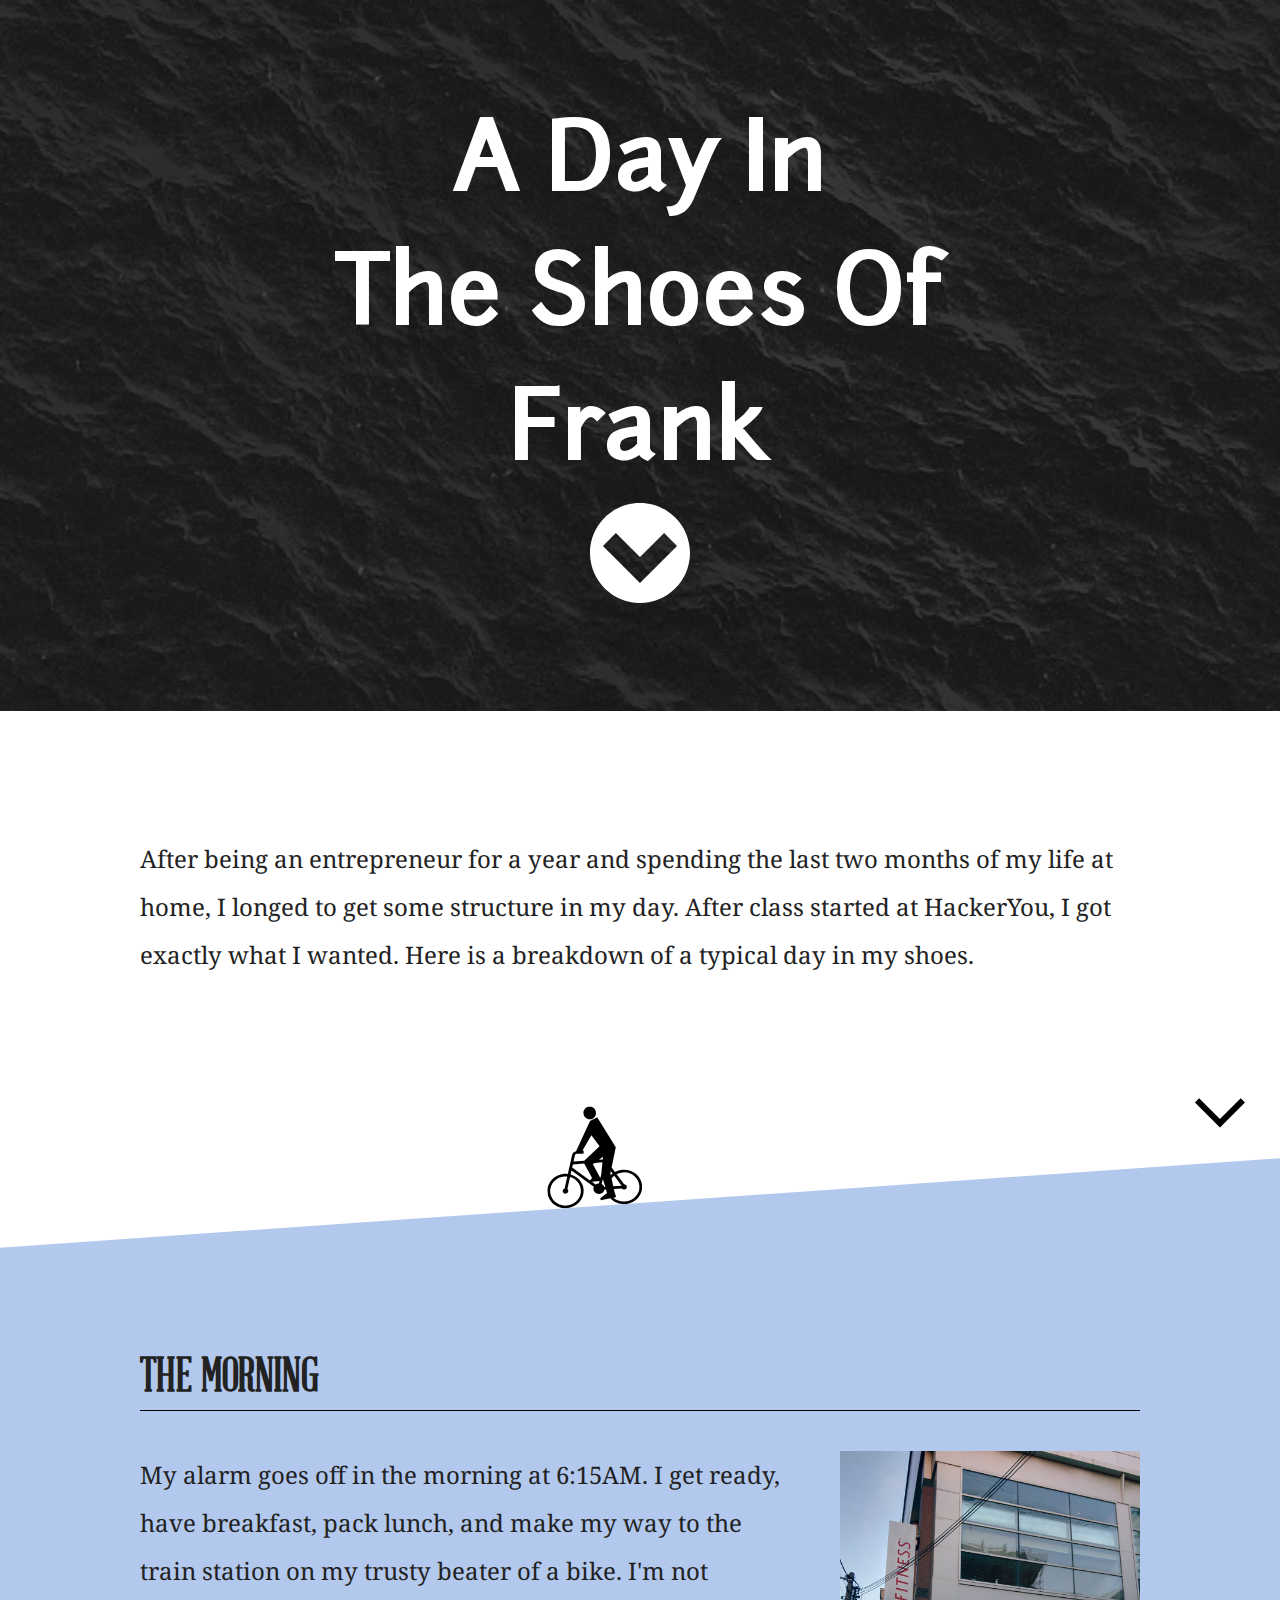
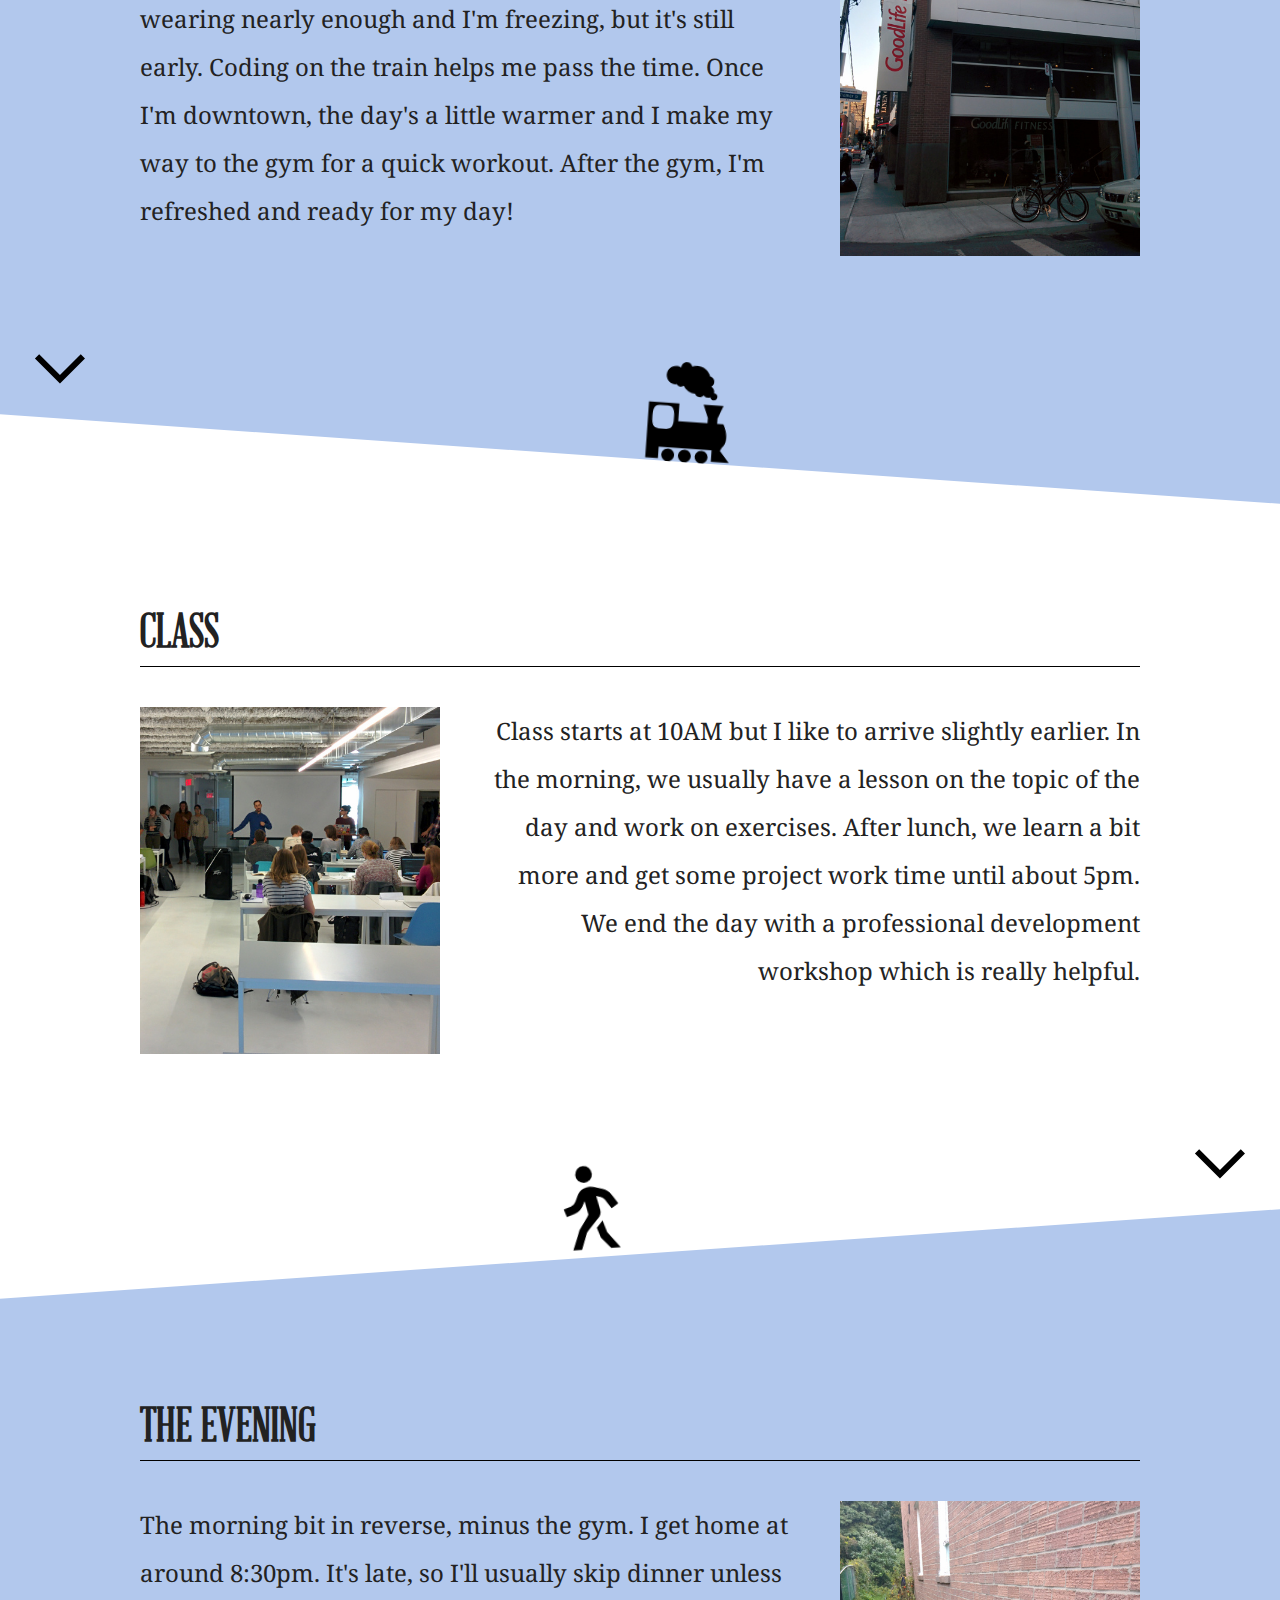
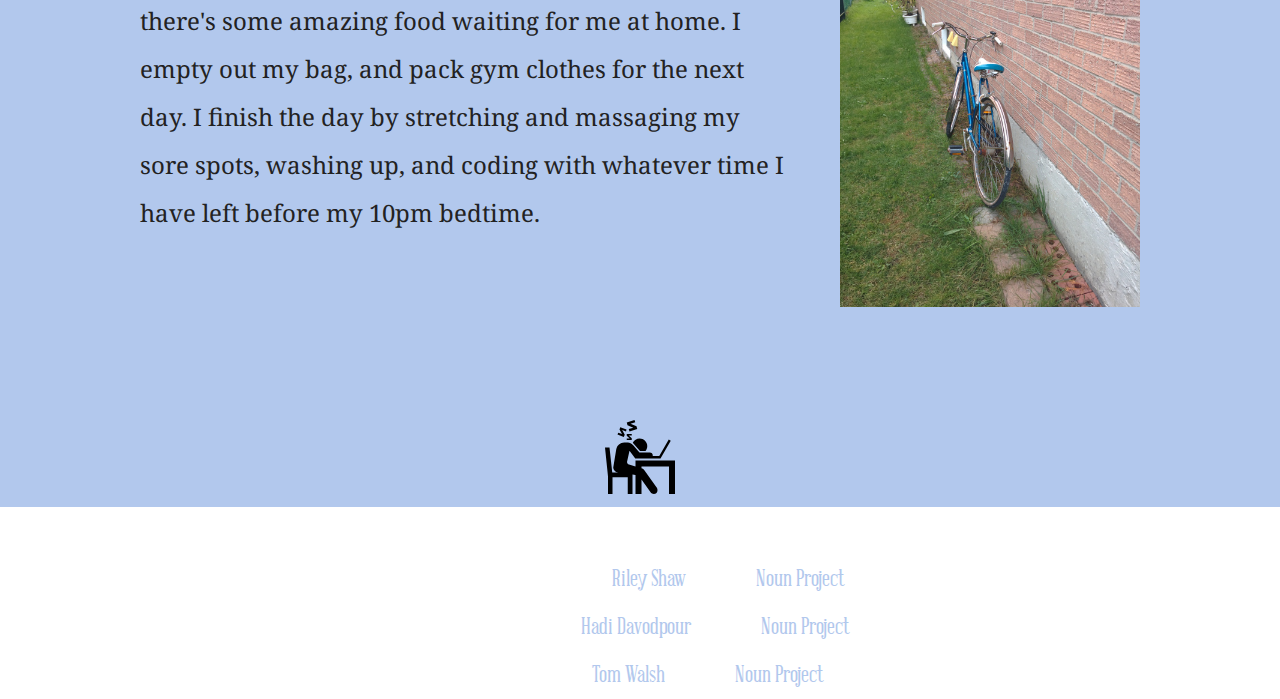
==== index.html @ d9ec6e32 "Automated commit at 2014-09-23 18:21:14 UTC by middleman-deploy 0.3.0" ====
<!DOCTYPE html>
<!--[if lt IE 7]>      <html class="no-js lt-ie9 lt-ie8 lt-ie7"> <![endif]-->
<!--[if IE 7]>         <html class="no-js lt-ie9 lt-ie8"> <![endif]-->
<!--[if IE 8]>         <html class="no-js lt-ie9"> <![endif]-->
<!--[if gt IE 8]><!--> <html class="no-js"> <!--<![endif]-->
<html>
  <head>
    <meta charset="utf-8">
    <meta http-equiv="X-UA-Compatible" content="IE=edge,chrome=1">
    <title>A Day In Frank's Shoes</title>
    <meta name="description" content="">
    <meta name="viewport" content="width=device-width">
    <link rel="stylesheet" href="css/normalize.css">
    <link rel="stylesheet" href="css/main.css">
    <link href="css/style.css" rel="stylesheet" type="text/css" /><link href="css/abraham/stylesheet.css" rel="stylesheet" type="text/css" /><link href="css/junction/junction.css" rel="stylesheet" type="text/css" />
    <link href='http://fonts.googleapis.com/css?family=Droid+Serif:400,400italic' rel='stylesheet' type='text/css'>
  </head>
  <body>
    <!--[if lt IE 7]>
        <p class="chromeframe">You are using an outdated browser. <a href="http://browsehappy.com/">Upgrade your browser today</a> or <a href="http://www.google.com/chromeframe/?redirect=true">install Google Chrome Frame</a> to better experience this site.</p>
        <![endif]-->

    <!-- Add your site or application content here -->
<header id="top">
  <h1>A Day In <br>The Shoes Of <br>Frank</h1>
  <a data-scroll href="#intro">
    <svg class="down" xmlns="http://www.w3.org/2000/svg" xmlns:xlink="http://www.w3.org/1999/xlink" version="1.1" id="Layer_1" x="0px" y="0px" width="100px" height="100px" viewBox="0 0 100 100" enable-background="new 0 0 100 100" xml:space="preserve">
      <path d="M-0.001,50c0,27.613,22.386,50,50,50c27.614,0,50-22.387,50-50c0-27.615-22.386-50-50-50C22.386,0-0.001,22.384-0.001,50z   M74.074,30l12.963,12.964L50,79.998L12.963,42.963L25.926,30L50,54.072L74.074,30z"/>
    </svg>
  </a>
</header>

<div id="intro" class="filler"></div>

<div class="intro">
  <div class="container unskew">
    <p>
      After being an entrepreneur for a year and spending the last two months of my life at home, I longed to get some structure in my day. After class started at HackerYou, I got exactly what I wanted. Here is a breakdown of a typical day in my shoes.
    </p>
  </div>
  <svg class="bike commute" version="1.0" id="Layer_1" xmlns="http://www.w3.org/2000/svg" xmlns:xlink="http://www.w3.org/1999/xlink" x="0px" y="0px"
       width="95.018px" height="100px" viewBox="0 0 95.018 100" enable-background="new 0 0 95.018 100" xml:space="preserve">
    <path id="path6956" d="M54.03,6.466c0,3.569-2.813,6.465-6.281,6.465s-6.281-2.896-6.281-6.465C41.468,2.896,44.282,0,47.75,0
			   S54.03,2.896,54.03,6.466z"/>
    <path d="M76.853,65.509c-0.078,0-0.156-0.001-0.234,0c-2.791,0.034-5.431,0.666-7.783,1.768l-3.051-4.747l5.562-19.996
	     L54.928,11.257l-7.455,3.414L31.442,43.705c-2.797,0.587-3.355,1.63-4.234,3.723c-0.114,0.272-2.539,8.416-5.502,18.412
	     c-1.146-0.216-2.329-0.331-3.541-0.331c-0.079,0-0.156-0.001-0.234,0C8.012,65.629,0,73.31,0,82.754C0,92.274,8.138,100,18.165,100
	     c10.027,0,18.165-7.726,18.165-17.246c0-7.431-4.959-13.768-11.904-16.191c0.385-1.299,0.769-2.592,1.143-3.854l21.128,17.69
	     c-0.372,0.71-0.586,1.508-0.586,2.354c0,2.931,2.503,5.307,5.589,5.307c2.573,0,4.734-1.652,5.385-3.899h1.668
	     c0.102,1.203,0.339,2.371,0.689,3.492L52.37,92.29l0.242,2.209l9.754-1.351c3.316,4.16,8.57,6.852,14.486,6.852
	     c10.026,0,18.165-7.726,18.165-17.246C95.018,73.235,86.879,65.509,76.853,65.509z M33.535,82.754
	     c0,8.056-6.886,14.593-15.37,14.593S2.794,90.81,2.794,82.754c0-7.991,6.778-14.49,15.171-14.592c0.066-0.001,0.133,0,0.199,0
	     c0.95,0,1.878,0.086,2.78,0.243c-1.139,3.846-2.333,7.879-3.489,11.785c-1.2,0.298-2.086,1.331-2.086,2.563
	     c0,1.466,1.251,2.653,2.795,2.653s2.794-1.188,2.794-2.653c0-0.715-0.299-1.362-0.784-1.84c0.955-3.226,2.206-7.451,3.49-11.785
	     C29.435,71.232,33.535,76.54,33.535,82.754z M29.818,48.477c0.688-1.638,0.732-1.727,2.245-2.03c0.607-0.032,4.34-0.012,6.871,0.013
	     l0.028-2.812c-0.421-0.004-0.816-0.008-1.19-0.011l10.113-14.795l7.383,11.67L38.945,53.886H28.192
	     C29.088,50.879,29.707,48.817,29.818,48.477z M57.897,51.229l-0.447,2.657h-3.748L57.897,51.229z M26.442,59.771
	     c0.317-1.069,0.623-2.099,0.913-3.072h11.338l6.92,14.802l-2.362,2.345L26.442,59.771z M52,77.463c-0.1-0.005-0.198-0.015-0.3-0.015
	     c-1.143,0-2.203,0.327-3.089,0.886l-3.506-2.937l7.702-0.332L52,77.463z M47.35,57.908l1.91-1.21h7.719l-2.007,11.946l-1.188,3.527
	     L47.35,57.908z M57.085,81.348c-0.372-1.284-1.236-2.372-2.392-3.069l1.546-4.586l1.922,7.655H57.085z M64.161,68.358l0.612-2.198
	     l1.61,2.506c-0.688,0.461-1.335,0.971-1.947,1.517L64.161,68.358z M67.844,70.937l6.667,10.372
	     c-0.009,0.013-0.017,0.026-0.025,0.039h-8.368l-1.176-7.809C65.786,72.558,66.762,71.682,67.844,70.937z M76.853,97.347
	     c-4.438,0-8.435-1.79-11.24-4.647l2.633-0.364l-1.252-5.167l-0.453-3.007h7.945c0.494,0.748,1.368,1.246,2.367,1.246
	     c1.543,0,2.794-1.188,2.794-2.653c0-1.39-1.127-2.528-2.562-2.642L70.3,69.555c1.932-0.866,4.082-1.365,6.354-1.393
	     c0.066-0.001,0.133,0,0.199,0c8.484,0,15.37,6.537,15.37,14.592C92.223,90.81,85.337,97.347,76.853,97.347z"/>
  </svg>
  <a data-scroll href="#morning">
    <svg class="rightdown" xmlns="http://www.w3.org/2000/svg" xmlns:xlink="http://www.w3.org/1999/xlink" version="1.1" id="Your_Icon" x="0px" y="0px" width="100px" height="99.999px" viewBox="0 0 100 99.999" enable-background="new 0 0 100 99.999" xml:space="preserve">
      <polygon points="75,40.034 70.758,35.794 49.958,56.558 29.158,35.794 24.916,40.034 49.926,64.999 49.958,64.968 49.99,64.999 "/>
    </svg>
  </a>
</div> <!-- /.intro -->


<div class="morning">
  <div class="negunskew container clearfix">
    <h2 id="morning">The Morning</h2>
    <img class="right" alt="" width="500" height="676" src="img/gym.jpg" />
    <p class="leftp">
      My alarm goes off in the morning at 6:15AM. I get ready, have breakfast, pack lunch, and make my way to the train station on my trusty beater of a bike. I'm not wearing nearly enough and I'm freezing, but it's still early. Coding on the train helps me pass the time. Once I'm downtown, the day's a little warmer and I make my way to the gym for a quick workout. After the gym, I'm refreshed and ready for my day!
    </p>
  </div>
  <svg class="train commute" xmlns="http://www.w3.org/2000/svg" xmlns:xlink="http://www.w3.org/1999/xlink" version="1.1" id="Layer_1" x="0px" y="0px" width="100px" height="100px" viewBox="0 0 100 100" enable-background="new 0 0 100 100" xml:space="preserve">
    <g>
      <path d="M29.38,93.845c0-3.559,2.883-6.441,6.439-6.441c3.564,0,6.447,2.883,6.447,6.441c0,3.565-2.883,6.448-6.447,6.448   C32.264,100.293,29.38,97.411,29.38,93.845z"/>
      <path d="M46.137,93.845c0-3.559,2.888-6.441,6.447-6.441c3.561,0,6.443,2.883,6.443,6.441c0,3.565-2.883,6.448-6.443,6.448   C49.025,100.293,46.137,97.411,46.137,93.845z"/>
      <path d="M62.894,93.845c0-3.559,2.882-6.441,6.448-6.441c3.559,0,6.445,2.883,6.445,6.441c0,3.565-2.887,6.448-6.445,6.448   C65.776,100.293,62.894,97.411,62.894,93.845z"/>
      <path d="M91.582,41.635H61.121v17.888H31.789v-5.379l5.164-12.83H16.97l5.155,12.849v5.359h-6.283c0,0-8.272,15.092,0,23.365   l1.665,3.415L7.875,97.698h17.961V86.274h53.016v11.424h12.73V86.274v-26.73V41.635z M87.236,57.107   c0,5.963-0.965,10.798-6.923,10.798h-7.741c-5.959,0-6.927-4.835-6.927-10.798v-1.773c0-5.962,0.968-10.797,6.927-10.797h7.741   c5.958,0,6.923,4.834,6.923,10.797V57.107z"/>
      <path d="M66.641,4.51c-1.749,0-3.386,0.499-4.777,1.35c0-0.089,0.01-0.174,0.01-0.263c0-3.09-2.507-5.597-5.593-5.597   c-2.528,0-4.66,1.669-5.356,3.974c-1.607-0.645-3.367-1.007-5.201-1.007c-6.156,0-11.371,3.97-13.262,9.481   c-2.601,0.499-4.571,2.784-4.571,5.53c0,1.994,1.039,3.749,2.61,4.75c-1.938,0.987-3.259,2.991-3.259,5.309   c0,0.446,0.047,0.875,0.141,1.293c-0.047-0.004-0.094-0.019-0.141-0.019c-1.933,0-3.503,1.571-3.503,3.504s1.57,3.5,3.503,3.5   c1.717,0,3.146-1.247,3.438-2.883c0.767,0.367,1.623,0.573,2.521,0.573c1.811,0,3.424-0.809,4.524-2.083   c0.861,1.289,2.323,2.14,3.993,2.14c2.037,0,3.767-1.27,4.473-3.057c5.112-0.17,9.533-3.058,11.84-7.28   c0.862,0.724,1.957,1.175,3.166,1.175c1.679,0,3.146-0.837,4.035-2.116c0.461,0.075,0.931,0.122,1.41,0.122   c5.079,0,9.205-4.12,9.205-9.199C75.846,8.63,71.72,4.51,66.641,4.51z"/>
    </g>
  </svg>
  <a data-scroll href="#school">
    <svg class="leftdown" xmlns="http://www.w3.org/2000/svg" xmlns:xlink="http://www.w3.org/1999/xlink" version="1.1" id="Your_Icon" x="0px" y="0px" width="100px" height="99.999px" viewBox="0 0 100 99.999" enable-background="new 0 0 100 99.999" xml:space="preserve">
      <polygon points="75,40.034 70.758,35.794 49.958,56.558 29.158,35.794 24.916,40.034 49.926,64.999 49.958,64.968 49.99,64.999 "/>
    </svg>
  </a>
</div> <!-- /.morning -->

<div class="school">
  <div class="container unskew clearfix">
    <h2 id="school">Class</h2>
    <img class="left" alt="" width="500" height="578" src="img/class.jpg" />
    <p class="rightp">
      Class starts at 10AM but I like to arrive slightly earlier. In the morning, we usually have a lesson on the topic of the day and work on exercises. After lunch, we learn a bit more and get some project work time until about 5pm. We end the day with a professional development workshop which is really helpful.
    </p>
  </div>
  <svg class="walk commute" xmlns="http://www.w3.org/2000/svg" xmlns:xlink="http://www.w3.org/1999/xlink" version="1.0" id="Layer_1" x="0px" y="0px" viewBox="0 0 24 24" enable-background="new 0 0 24 24" xml:space="preserve" height="100px" width="100px">
    <path fill="none" stroke="#000000" stroke-width="2" stroke-miterlimit="10" d="M6,12c0,0,0.8-1.2,1.4-2.1c0.4-0.6,0.9-1,1.6-1.2  l2.1-0.6c1.2-0.3,2.4,0.3,2.8,1.4l0.6,1.3c0.3,0.8,0.9,1.3,1.7,1.6L18,13"/>
    <circle cx="13" cy="4" r="2"/>
    <path d="M10.6,8.1l-1,4.6c-0.2,0.7,0.1,1.4,0.5,1.9l3.4,3.7l-1-4.7l0.9-4.1l-0.7-1.4H10.6z"/>
    <g>
      <path d="M14.6,22h2.1c-0.4-1-1.4-3.5-1.8-4.7L12,13.1l-1.6,1.2l2.7,3.6L14.6,22z"/>
      <polygon points="7.6,22 9.9,19.4 10.7,17 9.2,15.3 8.3,18.2 5.3,22  "/>
    </g>
  </svg>
  <a data-scroll href="#evening">
    <svg class="rightdown" xmlns="http://www.w3.org/2000/svg" xmlns:xlink="http://www.w3.org/1999/xlink" version="1.1" id="Your_Icon" x="0px" y="0px" width="100px" height="99.999px" viewBox="0 0 100 99.999" enable-background="new 0 0 100 99.999" xml:space="preserve">
      <polygon points="75,40.034 70.758,35.794 49.958,56.558 29.158,35.794 24.916,40.034 49.926,64.999 49.958,64.968 49.99,64.999 "/>
    </svg>
  </a>
</div> <!-- /.class -->

<div class="evening">
  <div class="container clearfix">
    <h2 id="evening">The Evening</h2>
    <img class="right" alt="" width="500" height="676" src="img/bike.jpg" />
    <p class="leftp">
      The morning bit in reverse, minus the gym. I get home at around 8:30pm. It's late, so I'll usually skip dinner unless there's some amazing food waiting for me at home. I empty out my bag, and pack gym clothes for the next day. I finish the day by stretching and massaging my sore spots, washing up, and coding with whatever time I have left before my 10pm bedtime.
    </p>
  </div>
  <a data-scroll href="#top">
    <svg class="sleep commute" xmlns="http://www.w3.org/2000/svg" xmlns:xlink="http://www.w3.org/1999/xlink" xml:space="preserve" width="100.0px" height="100px" version="1.1" style="shape-rendering:geometricPrecision; text-rendering:geometricPrecision; image-rendering:optimizeQuality; fill-rule:evenodd; clip-rule:evenodd" viewBox="0 0 400 400">
      <g id="Layer_x0020_1">
	<metadata id="CorelCorpID_0Corel-Layer"/>
	<path class="fil0" d="M203 181l0 0 -1 1 -41 0c-7,0 -12,5 -12,12 0,1 0,2 0,2l-26 0 -38 -66 -8 5 41 71 81 0 0 0 20 0 23 -31 10 45c0,8 -8,10 -8,10l-26 8 0 -24 -24 0 -110 0 -24 0c0,44 0,89 0,134l24 0c0,-6 0,18 0,-110l110 0 0 7c-4,0 -7,3 -10,6l0 0 -52 73 0 0c-1,2 -2,5 -2,9 0,8 6,15 15,15 5,0 10,-3 12,-6l0 0 37 -52 0 58 24 0 0 -76 12 -2 0 11 0 67 19 0 0 -67 61 0 0 67 18 0 0 -67 0 -3 12 -116 -18 0 -11 100 -25 0c8,0 15,-5 19,-12 1,-2 2,-5 2,-8l-12 -73c-2,-15 -16,-27 -32,-27l-14 0c0,0 -1,0 -1,0 -12,0 -19,9 -26,17l-19 22zm19 -129l31 10 -3 11 -23 10 18 5 -3 10 -31 -10 3 -11 24 -10 -19 -6 3 -9zm32 38l25 -9 3 9 -10 18 15 -5 3 7 -25 10 -4 -9 10 -19 -15 6 -2 -8zm-21 18l20 0 0 7 -12 11 12 0 0 6 -20 0 0 -7 12 -11 -12 0 0 -6zm-4 35c-5,-10 -16,-17 -27,-17 -17,0 -31,14 -31,31 0,7 3,14 7,19l22 0 29 -33z"/>
      </g>
    </svg>
  </a>
</div> <!-- /.evening -->
<footer>
  <p>&#169 Frank Wang</p>
  <p>Arrow Down designed by <a href="http://www.thenounproject.com/riley">Riley Shaw</a> from the <a href="http://www.thenounproject.com">Noun Project</a></p>
  <p>Sleeping designed by <a href="http://www.thenounproject.com/hadivoice">Hadi Davodpour</a> from the <a href="http://www.thenounproject.com">Noun Project</a></p>
  <p>Arrow designed by <a href="http://www.thenounproject.com/tomwalshdesign">Tom Walsh</a> from the <a href="http://www.thenounproject.com">Noun Project</a></p>
</footer>

      <script src="js/plugins.js"></script>
      <script src="js/main.js"></script>
      <script src="js/vendor/smooth-scroll.js" type="text/javascript"></script><script src="js/vendor/bind-polyfill.js" type="text/javascript"></script>

      <script>
	smoothScroll.init({easing: 'easeInOutQuad', updateURL: false});
      </script>
  </body>
</html>
---- css/main.css ----
/*
 * HTML5 Boilerplate
 *
 * What follows is the result of much research on cross-browser styling.
 * Credit left inline and big thanks to Nicolas Gallagher, Jonathan Neal,
 * Kroc Camen, and the H5BP dev community and team.
 */

/* ==========================================================================
   Base styles: opinionated defaults
   ========================================================================== */


html,
button,
input,
select,
textarea {
    color: #222;
}

body {
    font-size: 1em;
    line-height: 1.4;
}

/*
 * Remove text-shadow in selection highlight: h5bp.com/i
 * These selection declarations have to be separate.
 * Customize the background color to match your design.
 */

::-moz-selection {
    background: #b3d4fc;
    text-shadow: none;
}

::selection {
    background: #b3d4fc;
    text-shadow: none;
}

/*
 * A better looking default horizontal rule
 */

hr {
    display: block;
    height: 1px;
    border: 0;
    border-top: 1px solid #ccc;
    margin: 1em 0;
    padding: 0;
}

/*
 * Remove the gap between images and the bottom of their containers: h5bp.com/i/440
 */

img {
    vertical-align: middle;
}

/*
 * Remove default fieldset styles.
 */

fieldset {
    border: 0;
    margin: 0;
    padding: 0;
}

/*
 * Allow only vertical resizing of textareas.
 */

textarea {
    resize: vertical;
}

/* ==========================================================================
   Chrome Frame prompt
   ========================================================================== */

.chromeframe {
    margin: 0.2em 0;
    background: #ccc;
    color: #000;
    padding: 0.2em 0;
}

/* ==========================================================================
   Author's custom styles
   ========================================================================== */

















/* ==========================================================================
   Helper classes
   ========================================================================== */

/*
 * Image replacement
 */

.ir {
    background-color: transparent;
    border: 0;
    overflow: hidden;
    /* IE 6/7 fallback */
    *text-indent: -9999px;
}

.ir:before {
    content: "";
    display: block;
    width: 0;
    height: 100%;
}

/*
 * Hide from both screenreaders and browsers: h5bp.com/u
 */

.hidden {
    display: none !important;
    visibility: hidden;
}

/*
 * Hide only visually, but have it available for screenreaders: h5bp.com/v
 */

.visuallyhidden {
    border: 0;
    clip: rect(0 0 0 0);
    height: 1px;
    margin: -1px;
    overflow: hidden;
    padding: 0;
    position: absolute;
    width: 1px;
}

/*
 * Extends the .visuallyhidden class to allow the element to be focusable
 * when navigated to via the keyboard: h5bp.com/p
 */

.visuallyhidden.focusable:active,
.visuallyhidden.focusable:focus {
    clip: auto;
    height: auto;
    margin: 0;
    overflow: visible;
    position: static;
    width: auto;
}

/*
 * Hide visually and from screenreaders, but maintain layout
 */

.invisible {
    visibility: hidden;
}

/*
 * Clearfix: contain floats
 *
 * For modern browsers
 * 1. The space content is one way to avoid an Opera bug when the
 *    `contenteditable` attribute is included anywhere else in the document.
 *    Otherwise it causes space to appear at the top and bottom of elements
 *    that receive the `clearfix` class.
 * 2. The use of `table` rather than `block` is only necessary if using
 *    `:before` to contain the top-margins of child elements.
 */

.clearfix:before,
.clearfix:after {
    content: " "; /* 1 */
    display: table; /* 2 */
}

.clearfix:after {
    clear: both;
}

/*
 * For IE 6/7 only
 * Include this rule to trigger hasLayout and contain floats.
 */

.clearfix {
    *zoom: 1;
}

/* ==========================================================================
   EXAMPLE Media Queries for Responsive Design.
   Theses examples override the primary ('mobile first') styles.
   Modify as content requires.
   ========================================================================== */

@media only screen and (min-width: 35em) {
    /* Style adjustments for viewports that meet the condition */
}

@media only screen and (-webkit-min-device-pixel-ratio: 1.5),
       only screen and (min-resolution: 144dpi) {
    /* Style adjustments for high resolution devices */
}

/* ==========================================================================
   Print styles.
   Inlined to avoid required HTTP connection: h5bp.com/r
   ========================================================================== */

@media print {
    * {
        background: transparent !important;
        color: #000 !important; /* Black prints faster: h5bp.com/s */
        box-shadow:none !important;
        text-shadow: none !important;
    }

    a,
    a:visited {
        text-decoration: underline;
    }

    a[href]:after {
        content: " (" attr(href) ")";
    }

    abbr[title]:after {
        content: " (" attr(title) ")";
    }

    /*
     * Don't show links for images, or javascript/internal links
     */

    .ir a:after,
    a[href^="javascript:"]:after,
    a[href^="#"]:after {
        content: "";
    }

    pre,
    blockquote {
        border: 1px solid #999;
        page-break-inside: avoid;
    }

    thead {
        display: table-header-group; /* h5bp.com/t */
    }

    tr,
    img {
        page-break-inside: avoid;
    }

    img {
        max-width: 100% !important;
    }

    @page {
        margin: 0.5cm;
    }

    p,
    h2,
    h3 {
        orphans: 3;
        widows: 3;
    }

    h2,
    h3 {
        page-break-after: avoid;
    }
}
---- css/style.css ----
/* line 1, /Users/frankwang/src/inmyshoes/source/css/style.scss */
* {
  box-sizing: border-box; }

/* line 5, /Users/frankwang/src/inmyshoes/source/css/style.scss */
html {
  font-size: 16px; }

/* line 9, /Users/frankwang/src/inmyshoes/source/css/style.scss */
body {
  background: url("../img/blacksea.jpg");
  background-size: cover;
  background-attachment: fixed;
  font-family: 'Droid Serif';
  font-size: 1.5rem; }

/* line 17, /Users/frankwang/src/inmyshoes/source/css/style.scss */
a {
  color: #B2C8ED;
  text-decoration: none; }

/* line 22, /Users/frankwang/src/inmyshoes/source/css/style.scss */
h1 {
  margin: 0;
  font-family: 'Junction';
  font-size: 6rem; }

/* line 28, /Users/frankwang/src/inmyshoes/source/css/style.scss */
h2 {
  font-family: 'Abraham';
  text-transform: uppercase;
  font-size: 3rem;
  border-bottom: 1px solid black; }

/* line 35, /Users/frankwang/src/inmyshoes/source/css/style.scss */
p {
  line-height: 2; }

/* Icon formatting */
/* line 40, /Users/frankwang/src/inmyshoes/source/css/style.scss */
svg {
  transition: all 0.2s ease; }

/* line 44, /Users/frankwang/src/inmyshoes/source/css/style.scss */
.down {
  fill: #fff; }

/* line 48, /Users/frankwang/src/inmyshoes/source/css/style.scss */
.down:hover {
  fill: #B2C8ED; }

/* line 52, /Users/frankwang/src/inmyshoes/source/css/style.scss */
.commute {
  position: absolute;
  bottom: 0; }

/* line 57, /Users/frankwang/src/inmyshoes/source/css/style.scss */
.bike {
  transform: skewY(4deg) rotate(-4deg);
  right: 50%; }

/* line 62, /Users/frankwang/src/inmyshoes/source/css/style.scss */
.walk {
  transform: rotateY(180deg) skewY(-4deg) rotate(4deg);
  right: 50%; }

/* line 67, /Users/frankwang/src/inmyshoes/source/css/style.scss */
.train {
  transform: rotateY(180deg) skewY(4deg) rotate(-4deg);
  left: 50%; }

/* line 72, /Users/frankwang/src/inmyshoes/source/css/style.scss */
.sleep {
  transform: rotateY(180deg);
  left: calc(50% - 50px); }

/* line 77, /Users/frankwang/src/inmyshoes/source/css/style.scss */
.sleep:hover {
  fill: #fff; }

/* line 81, /Users/frankwang/src/inmyshoes/source/css/style.scss */
.rightdown, .leftdown {
  position: absolute;
  bottom: 0; }

/* line 86, /Users/frankwang/src/inmyshoes/source/css/style.scss */
.rightdown {
  right: 10px;
  transform: skewY(4deg); }

/* line 91, /Users/frankwang/src/inmyshoes/source/css/style.scss */
.leftdown {
  left: 10px;
  transform: skewY(-4deg); }

/* line 96, /Users/frankwang/src/inmyshoes/source/css/style.scss */
.rightdown:hover {
  fill: #B2C8ED; }

/* line 100, /Users/frankwang/src/inmyshoes/source/css/style.scss */
.leftdown:hover {
  fill: #fff; }

/* Sections */
/* line 105, /Users/frankwang/src/inmyshoes/source/css/style.scss */
header {
  color: #fff;
  padding: 100px 0;
  text-align: center; }

/* line 111, /Users/frankwang/src/inmyshoes/source/css/style.scss */
.filler {
  background: #fff;
  height: 250px;
  margin-bottom: -150px; }

/* line 117, /Users/frankwang/src/inmyshoes/source/css/style.scss */
.intro {
  background: #fff;
  padding-bottom: 200px;
  margin-bottom: -150px;
  position: relative;
  transform: skewY(-4deg);
  z-index: 99; }

/* line 126, /Users/frankwang/src/inmyshoes/source/css/style.scss */
.morning {
  position: relative;
  background: #B2C8ED;
  transform: skewY(4deg);
  padding-bottom: 200px;
  padding-top: 250px;
  margin-bottom: -150px;
  z-index: 98; }

/* line 136, /Users/frankwang/src/inmyshoes/source/css/style.scss */
.school {
  position: relative;
  padding-bottom: 200px;
  padding-top: 250px;
  margin-bottom: -150px;
  transform: skewY(-4deg);
  background: #fff;
  z-index: 97; }

/* line 146, /Users/frankwang/src/inmyshoes/source/css/style.scss */
.evening {
  position: relative;
  padding-bottom: 200px;
  padding-top: 250px;
  background: #B2C8ED; }

/* line 153, /Users/frankwang/src/inmyshoes/source/css/style.scss */
footer {
  text-align: center; }
  /* line 155, /Users/frankwang/src/inmyshoes/source/css/style.scss */
  footer p {
    font-family: 'Abraham';
    border-width: 0;
    padding: 0;
    margin: 0;
    font-size: 1.5rem;
    color: #fff; }

/* line 165, /Users/frankwang/src/inmyshoes/source/css/style.scss */
.container {
  max-width: 1000px;
  width: 100%;
  margin: 0 auto; }

/* line 171, /Users/frankwang/src/inmyshoes/source/css/style.scss */
.negunskew {
  transform: skewY(-4deg); }

/* line 175, /Users/frankwang/src/inmyshoes/source/css/style.scss */
.unskew {
  transform: skewY(4deg); }

/* Image formatting */
/* line 181, /Users/frankwang/src/inmyshoes/source/css/style.scss */
img {
  width: 30%;
  height: auto; }

/* line 186, /Users/frankwang/src/inmyshoes/source/css/style.scss */
.right {
  float: right;
  margin-left: 5%; }

/* line 191, /Users/frankwang/src/inmyshoes/source/css/style.scss */
.left {
  float: left;
  margin-right: 5%; }

/* line 196, /Users/frankwang/src/inmyshoes/source/css/style.scss */
.leftp {
  text-align: left; }

/* line 200, /Users/frankwang/src/inmyshoes/source/css/style.scss */
.rightp {
  text-align: right; }
---- css/abraham/stylesheet.css ----
/* Generated by Font Squirrel (http://www.fontsquirrel.com) on September 19, 2014 */




@font-face {
    font-family: 'Abraham';
    src: url('abrahamlincoln-webfont.eot');
    src: url('abrahamlincoln-webfont.eot?#iefix') format('embedded-opentype'),
         url('abrahamlincoln-webfont.woff2') format('woff2'),
         url('abrahamlincoln-webfont.woff') format('woff'),
         url('abrahamlincoln-webfont.ttf') format('truetype'),
         url('abrahamlincoln-webfont.svg#abraham_lincolnregular') format('svg');
    font-weight: normal;
    font-style: normal;
}
---- css/junction/junction.css ----
@font-face {
    font-family: 'Junction';
    src: url('junction-bold.eot');
    src: url('junction-bold.eot?#iefix') format('embedded-opentype'),
         url('junction-bold.woff') format('woff'),
         url('junction-bold.ttf') format('truetype'),
         url('junction-bold.svg#junctionbold') format('svg');
    font-weight: bold;
    font-style: normal;

}

@font-face {
    font-family: 'Junction';
    src: url('junction-light.eot');
    src: url('junction-light.eot?#iefix') format('embedded-opentype'),
         url('junction-light.woff') format('woff'),
         url('junction-light.ttf') format('truetype'),
         url('junction-light.svg#junctionlight') format('svg');
    font-weight: normal;
    font-style: normal;

}

@font-face {
    font-family: 'Junction';
    src: url('junction-regular.eot');
    src: url('junction-regular.eot?#iefix') format('embedded-opentype'),
         url('junction-regular.woff') format('woff'),
         url('junction-regular.ttf') format('truetype'),
         url('junction-regular.svg#junctionregular') format('svg');
    font-weight: normal;
    font-style: normal;

}
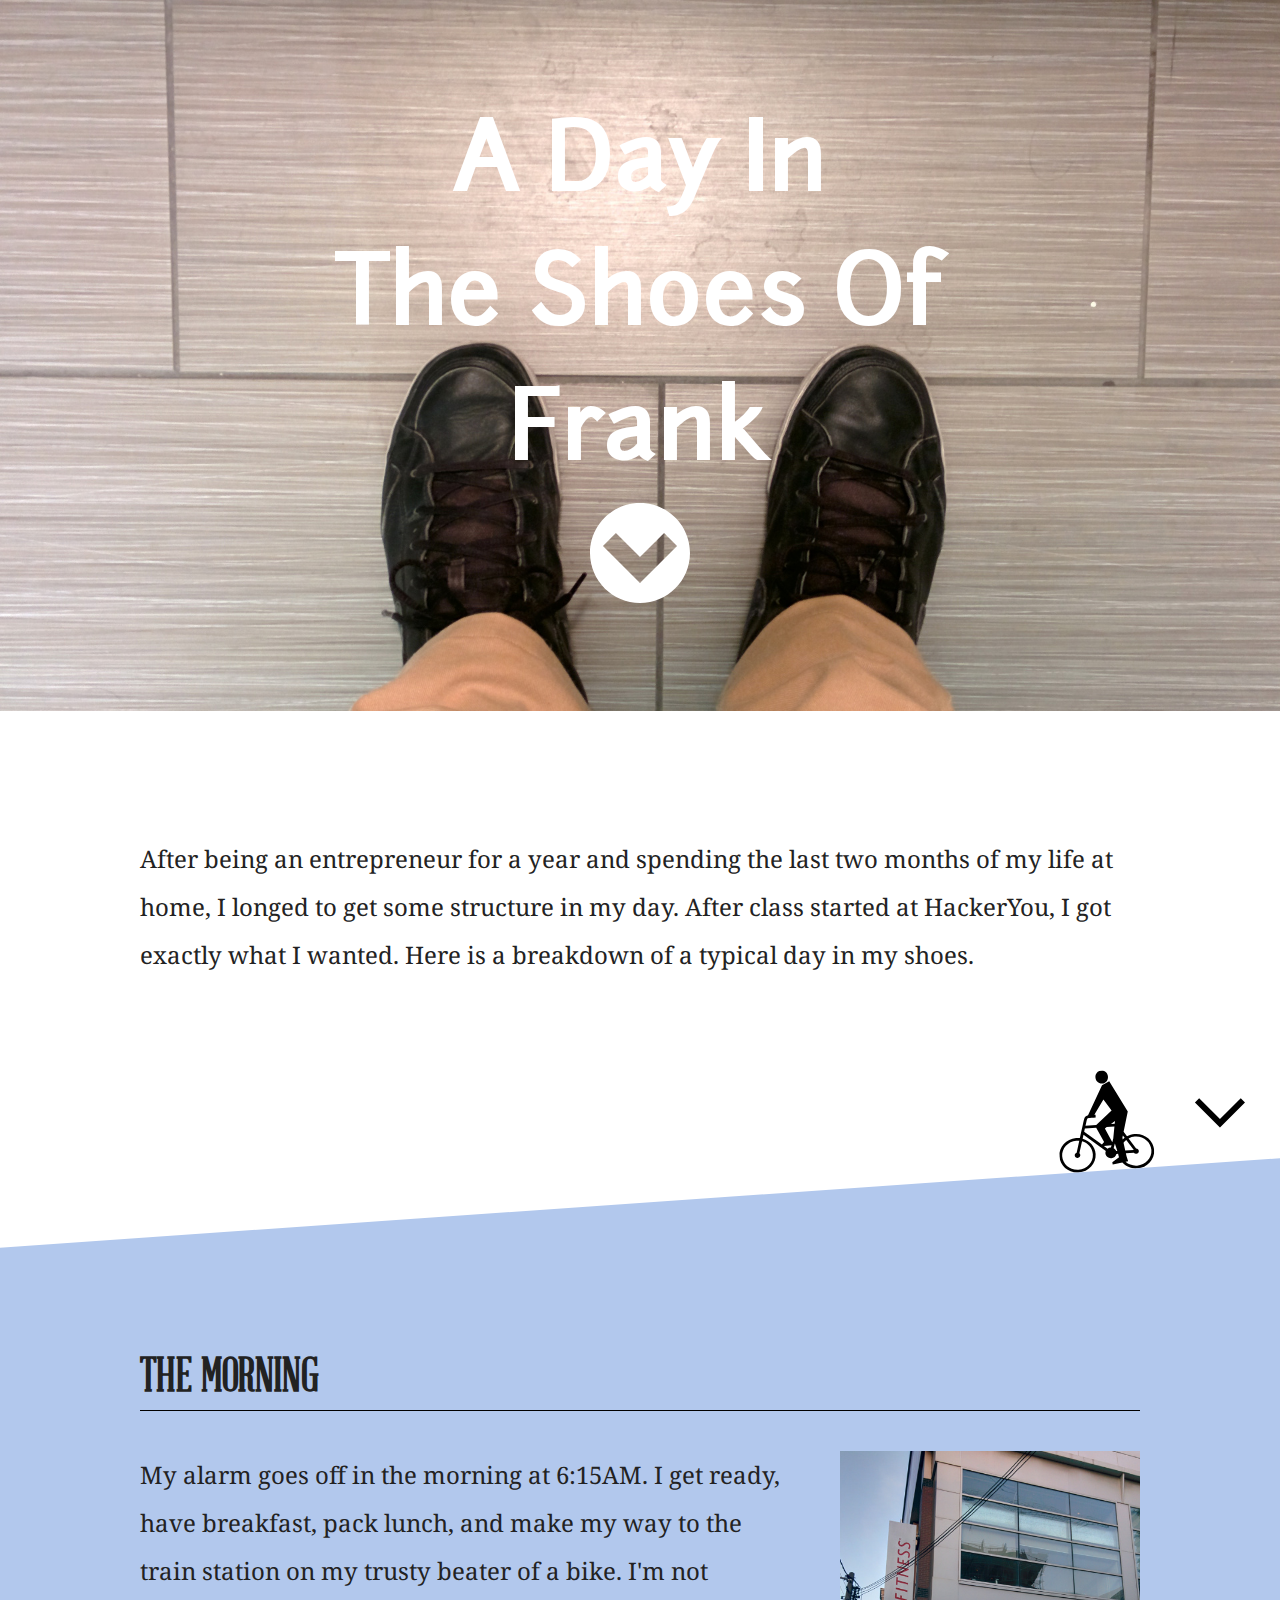
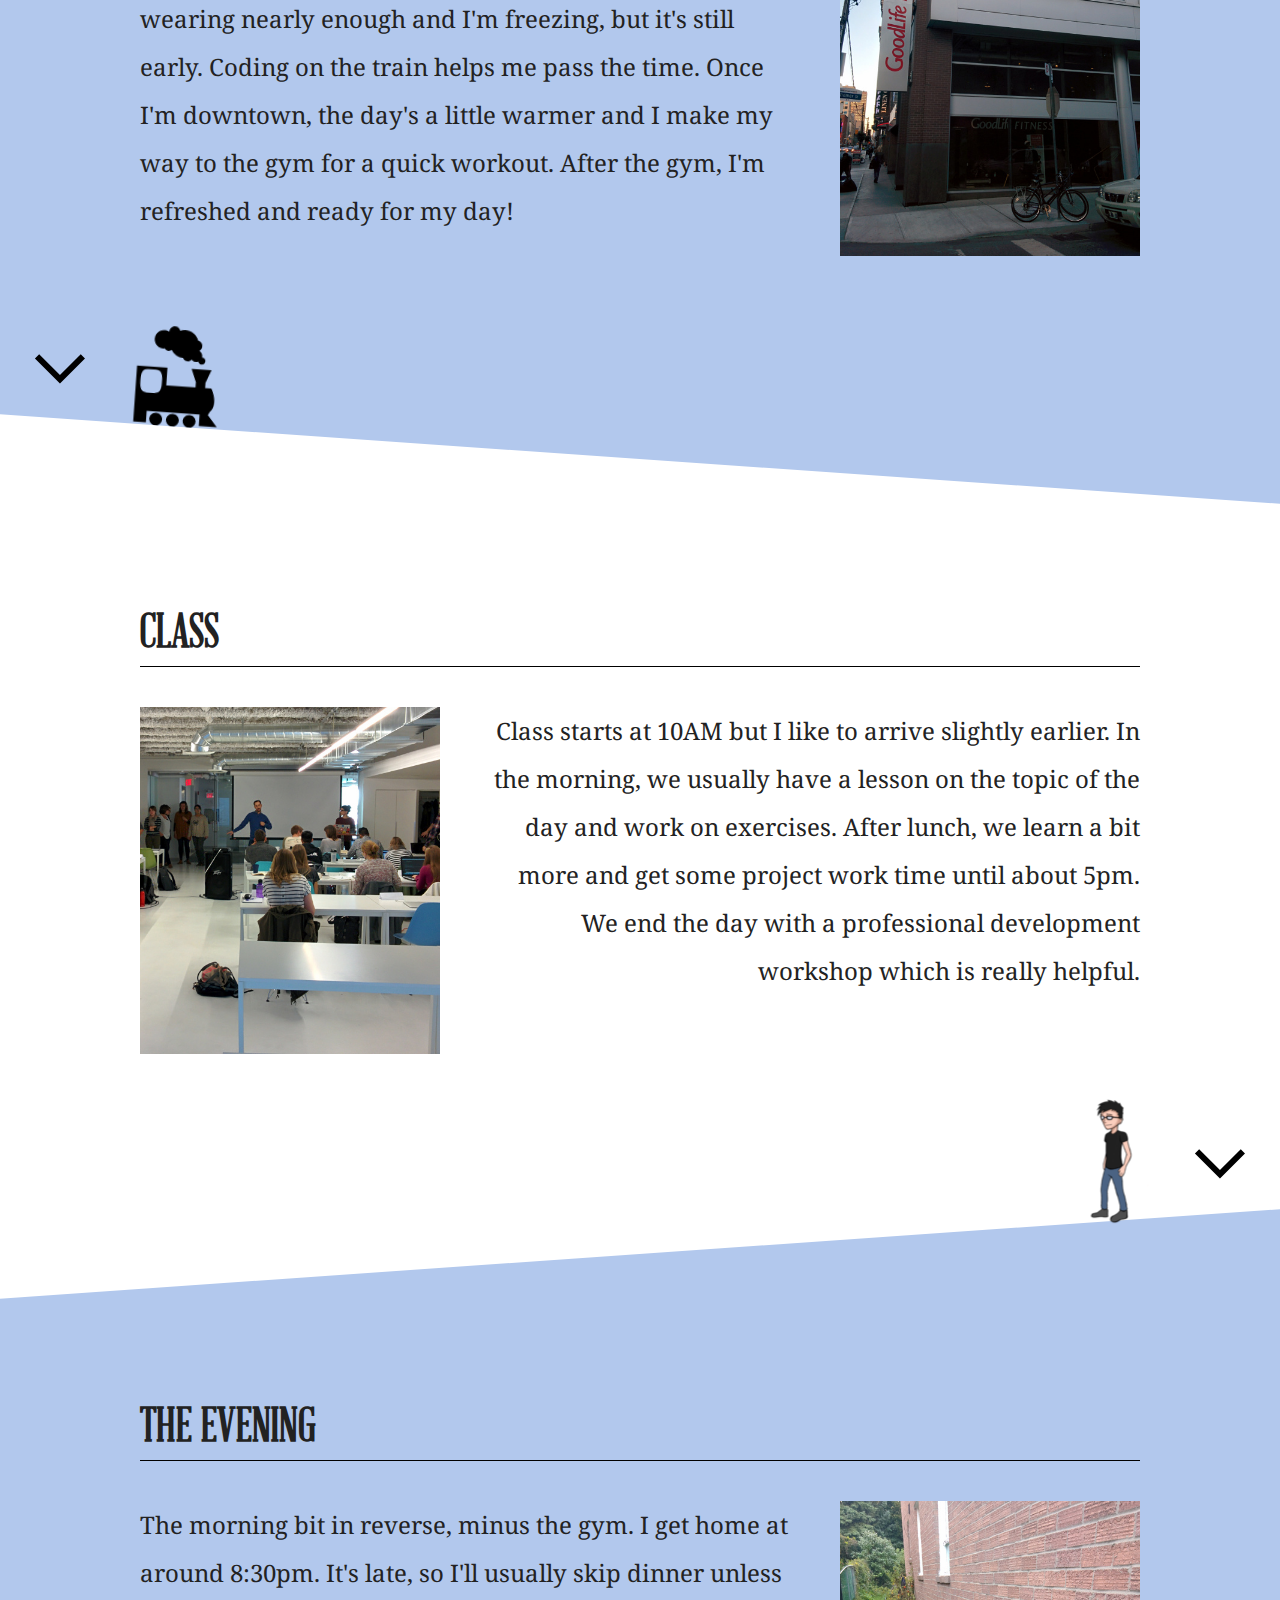
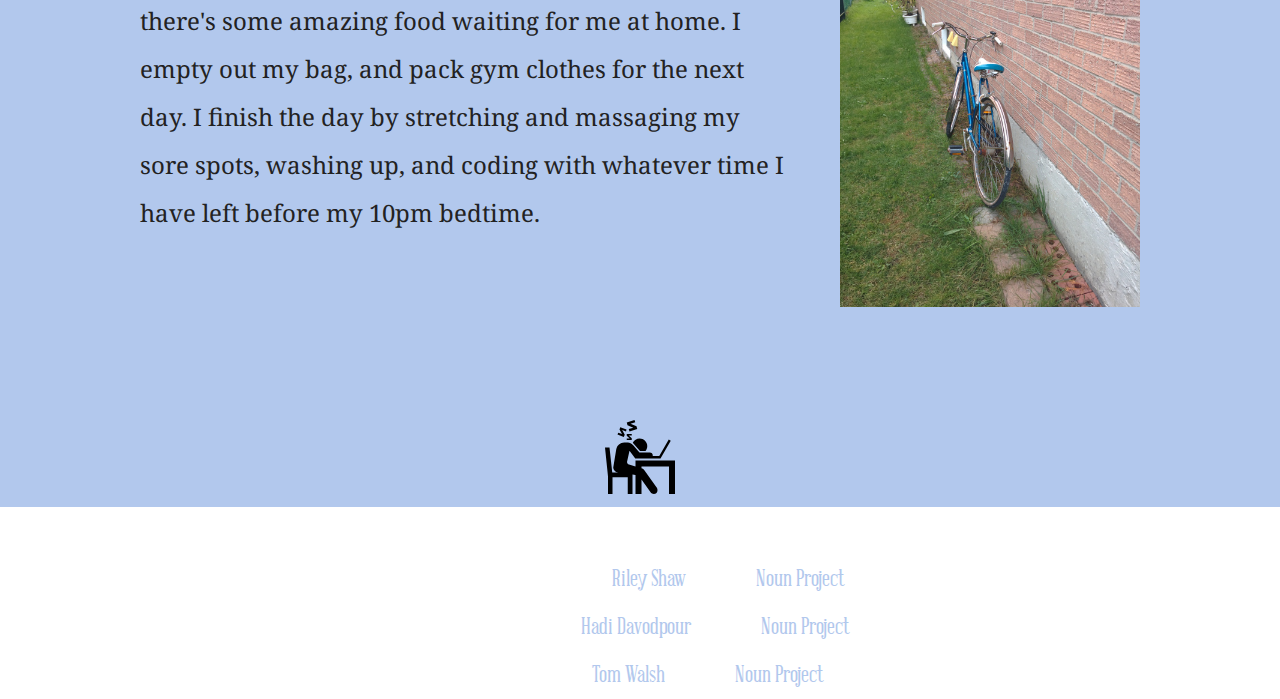
==== commit cbb79774: "Automated commit at 2014-09-25 16:15:40 UTC by middleman-deploy 0.3.0" ====
--- a/index.html
+++ b/index.html
@@ -29,7 +29,6 @@
     </svg>
   </a>
 </header>
-
 <div id="intro" class="filler"></div>
 
 <div class="intro">
@@ -64,11 +63,9 @@
 	     c1.543,0,2.794-1.188,2.794-2.653c0-1.39-1.127-2.528-2.562-2.642L70.3,69.555c1.932-0.866,4.082-1.365,6.354-1.393
 	     c0.066-0.001,0.133,0,0.199,0c8.484,0,15.37,6.537,15.37,14.592C92.223,90.81,85.337,97.347,76.853,97.347z"/>
   </svg>
-  <a data-scroll href="#morning">
-    <svg class="rightdown" xmlns="http://www.w3.org/2000/svg" xmlns:xlink="http://www.w3.org/1999/xlink" version="1.1" id="Your_Icon" x="0px" y="0px" width="100px" height="99.999px" viewBox="0 0 100 99.999" enable-background="new 0 0 100 99.999" xml:space="preserve">
+  <svg class="rightdown arrow" xmlns="http://www.w3.org/2000/svg" xmlns:xlink="http://www.w3.org/1999/xlink" version="1.1" id="Your_Icon" x="0px" y="0px" width="100px" height="99.999px" viewBox="0 0 100 99.999" enable-background="new 0 0 100 99.999" xml:space="preserve">
       <polygon points="75,40.034 70.758,35.794 49.958,56.558 29.158,35.794 24.916,40.034 49.926,64.999 49.958,64.968 49.99,64.999 "/>
-    </svg>
-  </a>
+  </svg>
 </div> <!-- /.intro -->
 
 
@@ -89,11 +86,9 @@
       <path d="M66.641,4.51c-1.749,0-3.386,0.499-4.777,1.35c0-0.089,0.01-0.174,0.01-0.263c0-3.09-2.507-5.597-5.593-5.597   c-2.528,0-4.66,1.669-5.356,3.974c-1.607-0.645-3.367-1.007-5.201-1.007c-6.156,0-11.371,3.97-13.262,9.481   c-2.601,0.499-4.571,2.784-4.571,5.53c0,1.994,1.039,3.749,2.61,4.75c-1.938,0.987-3.259,2.991-3.259,5.309   c0,0.446,0.047,0.875,0.141,1.293c-0.047-0.004-0.094-0.019-0.141-0.019c-1.933,0-3.503,1.571-3.503,3.504s1.57,3.5,3.503,3.5   c1.717,0,3.146-1.247,3.438-2.883c0.767,0.367,1.623,0.573,2.521,0.573c1.811,0,3.424-0.809,4.524-2.083   c0.861,1.289,2.323,2.14,3.993,2.14c2.037,0,3.767-1.27,4.473-3.057c5.112-0.17,9.533-3.058,11.84-7.28   c0.862,0.724,1.957,1.175,3.166,1.175c1.679,0,3.146-0.837,4.035-2.116c0.461,0.075,0.931,0.122,1.41,0.122   c5.079,0,9.205-4.12,9.205-9.199C75.846,8.63,71.72,4.51,66.641,4.51z"/>
     </g>
   </svg>
-  <a data-scroll href="#school">
-    <svg class="leftdown" xmlns="http://www.w3.org/2000/svg" xmlns:xlink="http://www.w3.org/1999/xlink" version="1.1" id="Your_Icon" x="0px" y="0px" width="100px" height="99.999px" viewBox="0 0 100 99.999" enable-background="new 0 0 100 99.999" xml:space="preserve">
-      <polygon points="75,40.034 70.758,35.794 49.958,56.558 29.158,35.794 24.916,40.034 49.926,64.999 49.958,64.968 49.99,64.999 "/>
-    </svg>
-  </a>
+  <svg class="leftdown arrow" xmlns="http://www.w3.org/2000/svg" xmlns:xlink="http://www.w3.org/1999/xlink" version="1.1" id="Your_Icon" x="0px" y="0px" width="100px" height="99.999px" viewBox="0 0 100 99.999" enable-background="new 0 0 100 99.999" xml:space="preserve">
+    <polygon points="75,40.034 70.758,35.794 49.958,56.558 29.158,35.794 24.916,40.034 49.926,64.999 49.958,64.968 49.99,64.999 "/>
+  </svg>
 </div> <!-- /.morning -->
 
 <div class="school">
@@ -104,20 +99,10 @@
       Class starts at 10AM but I like to arrive slightly earlier. In the morning, we usually have a lesson on the topic of the day and work on exercises. After lunch, we learn a bit more and get some project work time until about 5pm. We end the day with a professional development workshop which is really helpful.
     </p>
   </div>
-  <svg class="walk commute" xmlns="http://www.w3.org/2000/svg" xmlns:xlink="http://www.w3.org/1999/xlink" version="1.0" id="Layer_1" x="0px" y="0px" viewBox="0 0 24 24" enable-background="new 0 0 24 24" xml:space="preserve" height="100px" width="100px">
-    <path fill="none" stroke="#000000" stroke-width="2" stroke-miterlimit="10" d="M6,12c0,0,0.8-1.2,1.4-2.1c0.4-0.6,0.9-1,1.6-1.2  l2.1-0.6c1.2-0.3,2.4,0.3,2.8,1.4l0.6,1.3c0.3,0.8,0.9,1.3,1.7,1.6L18,13"/>
-    <circle cx="13" cy="4" r="2"/>
-    <path d="M10.6,8.1l-1,4.6c-0.2,0.7,0.1,1.4,0.5,1.9l3.4,3.7l-1-4.7l0.9-4.1l-0.7-1.4H10.6z"/>
-    <g>
-      <path d="M14.6,22h2.1c-0.4-1-1.4-3.5-1.8-4.7L12,13.1l-1.6,1.2l2.7,3.6L14.6,22z"/>
-      <polygon points="7.6,22 9.9,19.4 10.7,17 9.2,15.3 8.3,18.2 5.3,22  "/>
-    </g>
+  <svg class="rightdown arrow" xmlns="http://www.w3.org/2000/svg" xmlns:xlink="http://www.w3.org/1999/xlink" version="1.1" id="Your_Icon" x="0px" y="0px" width="100px" height="99.999px" viewBox="0 0 100 99.999" enable-background="new 0 0 100 99.999" xml:space="preserve">
+    <polygon points="75,40.034 70.758,35.794 49.958,56.558 29.158,35.794 24.916,40.034 49.926,64.999 49.958,64.968 49.99,64.999 "/>
   </svg>
-  <a data-scroll href="#evening">
-    <svg class="rightdown" xmlns="http://www.w3.org/2000/svg" xmlns:xlink="http://www.w3.org/1999/xlink" version="1.1" id="Your_Icon" x="0px" y="0px" width="100px" height="99.999px" viewBox="0 0 100 99.999" enable-background="new 0 0 100 99.999" xml:space="preserve">
-      <polygon points="75,40.034 70.758,35.794 49.958,56.558 29.158,35.794 24.916,40.034 49.926,64.999 49.958,64.968 49.99,64.999 "/>
-    </svg>
-  </a>
+  <div class="walk"></div>
 </div> <!-- /.class -->
 
 <div class="evening">
@@ -128,28 +113,26 @@
       The morning bit in reverse, minus the gym. I get home at around 8:30pm. It's late, so I'll usually skip dinner unless there's some amazing food waiting for me at home. I empty out my bag, and pack gym clothes for the next day. I finish the day by stretching and massaging my sore spots, washing up, and coding with whatever time I have left before my 10pm bedtime.
     </p>
   </div>
-  <a data-scroll href="#top">
-    <svg class="sleep commute" xmlns="http://www.w3.org/2000/svg" xmlns:xlink="http://www.w3.org/1999/xlink" xml:space="preserve" width="100.0px" height="100px" version="1.1" style="shape-rendering:geometricPrecision; text-rendering:geometricPrecision; image-rendering:optimizeQuality; fill-rule:evenodd; clip-rule:evenodd" viewBox="0 0 400 400">
-      <g id="Layer_x0020_1">
-	<metadata id="CorelCorpID_0Corel-Layer"/>
-	<path class="fil0" d="M203 181l0 0 -1 1 -41 0c-7,0 -12,5 -12,12 0,1 0,2 0,2l-26 0 -38 -66 -8 5 41 71 81 0 0 0 20 0 23 -31 10 45c0,8 -8,10 -8,10l-26 8 0 -24 -24 0 -110 0 -24 0c0,44 0,89 0,134l24 0c0,-6 0,18 0,-110l110 0 0 7c-4,0 -7,3 -10,6l0 0 -52 73 0 0c-1,2 -2,5 -2,9 0,8 6,15 15,15 5,0 10,-3 12,-6l0 0 37 -52 0 58 24 0 0 -76 12 -2 0 11 0 67 19 0 0 -67 61 0 0 67 18 0 0 -67 0 -3 12 -116 -18 0 -11 100 -25 0c8,0 15,-5 19,-12 1,-2 2,-5 2,-8l-12 -73c-2,-15 -16,-27 -32,-27l-14 0c0,0 -1,0 -1,0 -12,0 -19,9 -26,17l-19 22zm19 -129l31 10 -3 11 -23 10 18 5 -3 10 -31 -10 3 -11 24 -10 -19 -6 3 -9zm32 38l25 -9 3 9 -10 18 15 -5 3 7 -25 10 -4 -9 10 -19 -15 6 -2 -8zm-21 18l20 0 0 7 -12 11 12 0 0 6 -20 0 0 -7 12 -11 -12 0 0 -6zm-4 35c-5,-10 -16,-17 -27,-17 -17,0 -31,14 -31,31 0,7 3,14 7,19l22 0 29 -33z"/>
-      </g>
-    </svg>
-  </a>
+  <svg class="sleep commute" xmlns="http://www.w3.org/2000/svg" xmlns:xlink="http://www.w3.org/1999/xlink" xml:space="preserve" width="100.0px" height="100px" version="1.1" style="shape-rendering:geometricPrecision; text-rendering:geometricPrecision; image-rendering:optimizeQuality; fill-rule:evenodd; clip-rule:evenodd" viewBox="0 0 400 400">
+    <g id="Layer_x0020_1">
+      <metadata id="CorelCorpID_0Corel-Layer"/>
+      <path class="fil0" d="M203 181l0 0 -1 1 -41 0c-7,0 -12,5 -12,12 0,1 0,2 0,2l-26 0 -38 -66 -8 5 41 71 81 0 0 0 20 0 23 -31 10 45c0,8 -8,10 -8,10l-26 8 0 -24 -24 0 -110 0 -24 0c0,44 0,89 0,134l24 0c0,-6 0,18 0,-110l110 0 0 7c-4,0 -7,3 -10,6l0 0 -52 73 0 0c-1,2 -2,5 -2,9 0,8 6,15 15,15 5,0 10,-3 12,-6l0 0 37 -52 0 58 24 0 0 -76 12 -2 0 11 0 67 19 0 0 -67 61 0 0 67 18 0 0 -67 0 -3 12 -116 -18 0 -11 100 -25 0c8,0 15,-5 19,-12 1,-2 2,-5 2,-8l-12 -73c-2,-15 -16,-27 -32,-27l-14 0c0,0 -1,0 -1,0 -12,0 -19,9 -26,17l-19 22zm19 -129l31 10 -3 11 -23 10 18 5 -3 10 -31 -10 3 -11 24 -10 -19 -6 3 -9zm32 38l25 -9 3 9 -10 18 15 -5 3 7 -25 10 -4 -9 10 -19 -15 6 -2 -8zm-21 18l20 0 0 7 -12 11 12 0 0 6 -20 0 0 -7 12 -11 -12 0 0 -6zm-4 35c-5,-10 -16,-17 -27,-17 -17,0 -31,14 -31,31 0,7 3,14 7,19l22 0 29 -33z"/>
+    </g>
+  </svg>
 </div> <!-- /.evening -->
 <footer>
   <p>&#169 Frank Wang</p>
-  <p>Arrow Down designed by <a href="http://www.thenounproject.com/riley">Riley Shaw</a> from the <a href="http://www.thenounproject.com">Noun Project</a></p>
-  <p>Sleeping designed by <a href="http://www.thenounproject.com/hadivoice">Hadi Davodpour</a> from the <a href="http://www.thenounproject.com">Noun Project</a></p>
-  <p>Arrow designed by <a href="http://www.thenounproject.com/tomwalshdesign">Tom Walsh</a> from the <a href="http://www.thenounproject.com">Noun Project</a></p>
+  <p>Arrow Down designed by <a href="http://www.thenounproject.com/riley" target="_blank">Riley Shaw</a> from the <a href="http://www.thenounproject.com" target="_blank">Noun Project</a></p>
+  <p>Sleeping designed by <a href="http://www.thenounproject.com/hadivoice" target="_blank">Hadi Davodpour</a> from the <a href="http://www.thenounproject.com" target="_blank">Noun Project</a></p>
+  <p>Arrow designed by <a href="http://www.thenounproject.com/tomwalshdesign" target="_blank">Tom Walsh</a> from the <a href="http://www.thenounproject.com" target="_blank">Noun Project</a></p>
 </footer>
 
-      <script src="js/plugins.js"></script>
-      <script src="js/main.js"></script>
-      <script src="js/vendor/smooth-scroll.js" type="text/javascript"></script><script src="js/vendor/bind-polyfill.js" type="text/javascript"></script>
-
-      <script>
-	smoothScroll.init({easing: 'easeInOutQuad', updateURL: false});
-      </script>
+    <script src="//ajax.googleapis.com/ajax/libs/jquery/1.11.1/jquery.min.js"></script>
+    <script src="js/plugins.js"></script>
+    <script src="js/main.js"></script>
+    <script src="js/vendor/smooth-scroll.js" type="text/javascript"></script><script src="js/vendor/bind-polyfill.js" type="text/javascript"></script>
+    <script>
+      smoothScroll.init({easing: 'easeInOutQuad', updateURL: false});
+    </script>
   </body>
 </html>
--- a/css/style.css
+++ b/css/style.css
@@ -8,7 +8,7 @@
 
 /* line 9, /Users/frankwang/src/inmyshoes/source/css/style.scss */
 body {
-  background: url("../img/blacksea.jpg");
+  background: url("../img/shoes.jpg");
   background-size: cover;
   background-attachment: fixed;
   font-family: 'Droid Serif';
@@ -42,79 +42,137 @@
   transition: all 0.2s ease; }
 
 /* line 44, /Users/frankwang/src/inmyshoes/source/css/style.scss */
+.arrow {
+  cursor: pointer; }
+
+/* line 48, /Users/frankwang/src/inmyshoes/source/css/style.scss */
 .down {
   fill: #fff; }
 
-/* line 48, /Users/frankwang/src/inmyshoes/source/css/style.scss */
+/* line 52, /Users/frankwang/src/inmyshoes/source/css/style.scss */
 .down:hover {
   fill: #B2C8ED; }
 
-/* line 52, /Users/frankwang/src/inmyshoes/source/css/style.scss */
+/* line 56, /Users/frankwang/src/inmyshoes/source/css/style.scss */
 .commute {
   position: absolute;
-  bottom: 0; }
-
-/* line 57, /Users/frankwang/src/inmyshoes/source/css/style.scss */
+  bottom: 0;
+  transition: all 2s ease-in; }
+
+/* line 62, /Users/frankwang/src/inmyshoes/source/css/style.scss */
 .bike {
   transform: skewY(4deg) rotate(-4deg);
-  right: 50%; }
-
-/* line 62, /Users/frankwang/src/inmyshoes/source/css/style.scss */
+  right: 10%; }
+
+/* line 67, /Users/frankwang/src/inmyshoes/source/css/style.scss */
 .walk {
-  transform: rotateY(180deg) skewY(-4deg) rotate(4deg);
-  right: 50%; }
-
-/* line 67, /Users/frankwang/src/inmyshoes/source/css/style.scss */
+  position: absolute;
+  bottom: -2px;
+  transform: skewY(4deg);
+  right: 10%;
+  width: 83.33px;
+  height: 126px;
+  background-image: url("../img/walkingsprite.png");
+  background-position: -83.33px -252px;
+  transition: right 3s linear; }
+
+/* line 79, /Users/frankwang/src/inmyshoes/source/css/style.scss */
 .train {
   transform: rotateY(180deg) skewY(4deg) rotate(-4deg);
-  left: 50%; }
-
-/* line 72, /Users/frankwang/src/inmyshoes/source/css/style.scss */
+  left: 10%; }
+
+/* line 84, /Users/frankwang/src/inmyshoes/source/css/style.scss */
 .sleep {
+  transition: fill 0.5s ease-out;
   transform: rotateY(180deg);
   left: calc(50% - 50px); }
 
-/* line 77, /Users/frankwang/src/inmyshoes/source/css/style.scss */
+/* line 90, /Users/frankwang/src/inmyshoes/source/css/style.scss */
 .sleep:hover {
-  fill: #fff; }
-
-/* line 81, /Users/frankwang/src/inmyshoes/source/css/style.scss */
+  fill: #fff;
+  cursor: pointer; }
+
+/* line 95, /Users/frankwang/src/inmyshoes/source/css/style.scss */
 .rightdown, .leftdown {
   position: absolute;
   bottom: 0; }
 
-/* line 86, /Users/frankwang/src/inmyshoes/source/css/style.scss */
+/* line 100, /Users/frankwang/src/inmyshoes/source/css/style.scss */
 .rightdown {
   right: 10px;
   transform: skewY(4deg); }
 
-/* line 91, /Users/frankwang/src/inmyshoes/source/css/style.scss */
+/* line 105, /Users/frankwang/src/inmyshoes/source/css/style.scss */
 .leftdown {
   left: 10px;
   transform: skewY(-4deg); }
 
-/* line 96, /Users/frankwang/src/inmyshoes/source/css/style.scss */
+/* line 110, /Users/frankwang/src/inmyshoes/source/css/style.scss */
 .rightdown:hover {
   fill: #B2C8ED; }
 
-/* line 100, /Users/frankwang/src/inmyshoes/source/css/style.scss */
+/* line 114, /Users/frankwang/src/inmyshoes/source/css/style.scss */
 .leftdown:hover {
   fill: #fff; }
 
+/* Icon animation */
+/* line 119, /Users/frankwang/src/inmyshoes/source/css/style.scss */
+.downhill-left {
+  right: 100%; }
+
+/* line 123, /Users/frankwang/src/inmyshoes/source/css/style.scss */
+.downhill-right {
+  left: 100%; }
+
+/* line 127, /Users/frankwang/src/inmyshoes/source/css/style.scss */
+.walking {
+  transform: rotate(-4deg);
+  right: 100%;
+  -webkit-animation: walking 1s steps(6) infinite;
+  -moz-animation: walking 1s steps(6) infinite;
+  -o-animation: walking 1s steps(6) infinite;
+  -ms-animation: walking 1s steps(6) infinite;
+  animation: walking 1s steps(6) infinite; }
+
+@-webkit-keyframes walking {
+  from {
+    background-position: 0px -126px; }
+  to {
+    background-position: -500px -126px; } }
+@-moz-keyframes walking {
+  from {
+    background-position: 0px -126px; }
+  to {
+    background-position: -500px -126px; } }
+@-ms-keyframes walking {
+  from {
+    background-position: 0px -126px; }
+  to {
+    background-position: -500px -126px; } }
+@-o-keyframes walking {
+  from {
+    background-position: 0px -126px; }
+  to {
+    background-position: -500px -126px; } }
+@keyframes walking {
+  from {
+    background-position: 0px -126px; }
+  to {
+    background-position: -500px -126px; } }
 /* Sections */
-/* line 105, /Users/frankwang/src/inmyshoes/source/css/style.scss */
+/* line 188, /Users/frankwang/src/inmyshoes/source/css/style.scss */
 header {
   color: #fff;
   padding: 100px 0;
   text-align: center; }
 
-/* line 111, /Users/frankwang/src/inmyshoes/source/css/style.scss */
+/* line 194, /Users/frankwang/src/inmyshoes/source/css/style.scss */
 .filler {
   background: #fff;
   height: 250px;
   margin-bottom: -150px; }
 
-/* line 117, /Users/frankwang/src/inmyshoes/source/css/style.scss */
+/* line 200, /Users/frankwang/src/inmyshoes/source/css/style.scss */
 .intro {
   background: #fff;
   padding-bottom: 200px;
@@ -123,7 +181,7 @@
   transform: skewY(-4deg);
   z-index: 99; }
 
-/* line 126, /Users/frankwang/src/inmyshoes/source/css/style.scss */
+/* line 209, /Users/frankwang/src/inmyshoes/source/css/style.scss */
 .morning {
   position: relative;
   background: #B2C8ED;
@@ -133,7 +191,7 @@
   margin-bottom: -150px;
   z-index: 98; }
 
-/* line 136, /Users/frankwang/src/inmyshoes/source/css/style.scss */
+/* line 219, /Users/frankwang/src/inmyshoes/source/css/style.scss */
 .school {
   position: relative;
   padding-bottom: 200px;
@@ -143,17 +201,17 @@
   background: #fff;
   z-index: 97; }
 
-/* line 146, /Users/frankwang/src/inmyshoes/source/css/style.scss */
+/* line 229, /Users/frankwang/src/inmyshoes/source/css/style.scss */
 .evening {
   position: relative;
   padding-bottom: 200px;
   padding-top: 250px;
   background: #B2C8ED; }
 
-/* line 153, /Users/frankwang/src/inmyshoes/source/css/style.scss */
+/* line 236, /Users/frankwang/src/inmyshoes/source/css/style.scss */
 footer {
   text-align: center; }
-  /* line 155, /Users/frankwang/src/inmyshoes/source/css/style.scss */
+  /* line 238, /Users/frankwang/src/inmyshoes/source/css/style.scss */
   footer p {
     font-family: 'Abraham';
     border-width: 0;
@@ -162,40 +220,40 @@
     font-size: 1.5rem;
     color: #fff; }
 
-/* line 165, /Users/frankwang/src/inmyshoes/source/css/style.scss */
+/* line 248, /Users/frankwang/src/inmyshoes/source/css/style.scss */
 .container {
   max-width: 1000px;
   width: 100%;
   margin: 0 auto; }
 
-/* line 171, /Users/frankwang/src/inmyshoes/source/css/style.scss */
+/* line 254, /Users/frankwang/src/inmyshoes/source/css/style.scss */
 .negunskew {
   transform: skewY(-4deg); }
 
-/* line 175, /Users/frankwang/src/inmyshoes/source/css/style.scss */
+/* line 258, /Users/frankwang/src/inmyshoes/source/css/style.scss */
 .unskew {
   transform: skewY(4deg); }
 
 /* Image formatting */
-/* line 181, /Users/frankwang/src/inmyshoes/source/css/style.scss */
+/* line 264, /Users/frankwang/src/inmyshoes/source/css/style.scss */
 img {
   width: 30%;
   height: auto; }
 
-/* line 186, /Users/frankwang/src/inmyshoes/source/css/style.scss */
+/* line 269, /Users/frankwang/src/inmyshoes/source/css/style.scss */
 .right {
   float: right;
   margin-left: 5%; }
 
-/* line 191, /Users/frankwang/src/inmyshoes/source/css/style.scss */
+/* line 274, /Users/frankwang/src/inmyshoes/source/css/style.scss */
 .left {
   float: left;
   margin-right: 5%; }
 
-/* line 196, /Users/frankwang/src/inmyshoes/source/css/style.scss */
+/* line 279, /Users/frankwang/src/inmyshoes/source/css/style.scss */
 .leftp {
   text-align: left; }
 
-/* line 200, /Users/frankwang/src/inmyshoes/source/css/style.scss */
+/* line 283, /Users/frankwang/src/inmyshoes/source/css/style.scss */
 .rightp {
   text-align: right; }
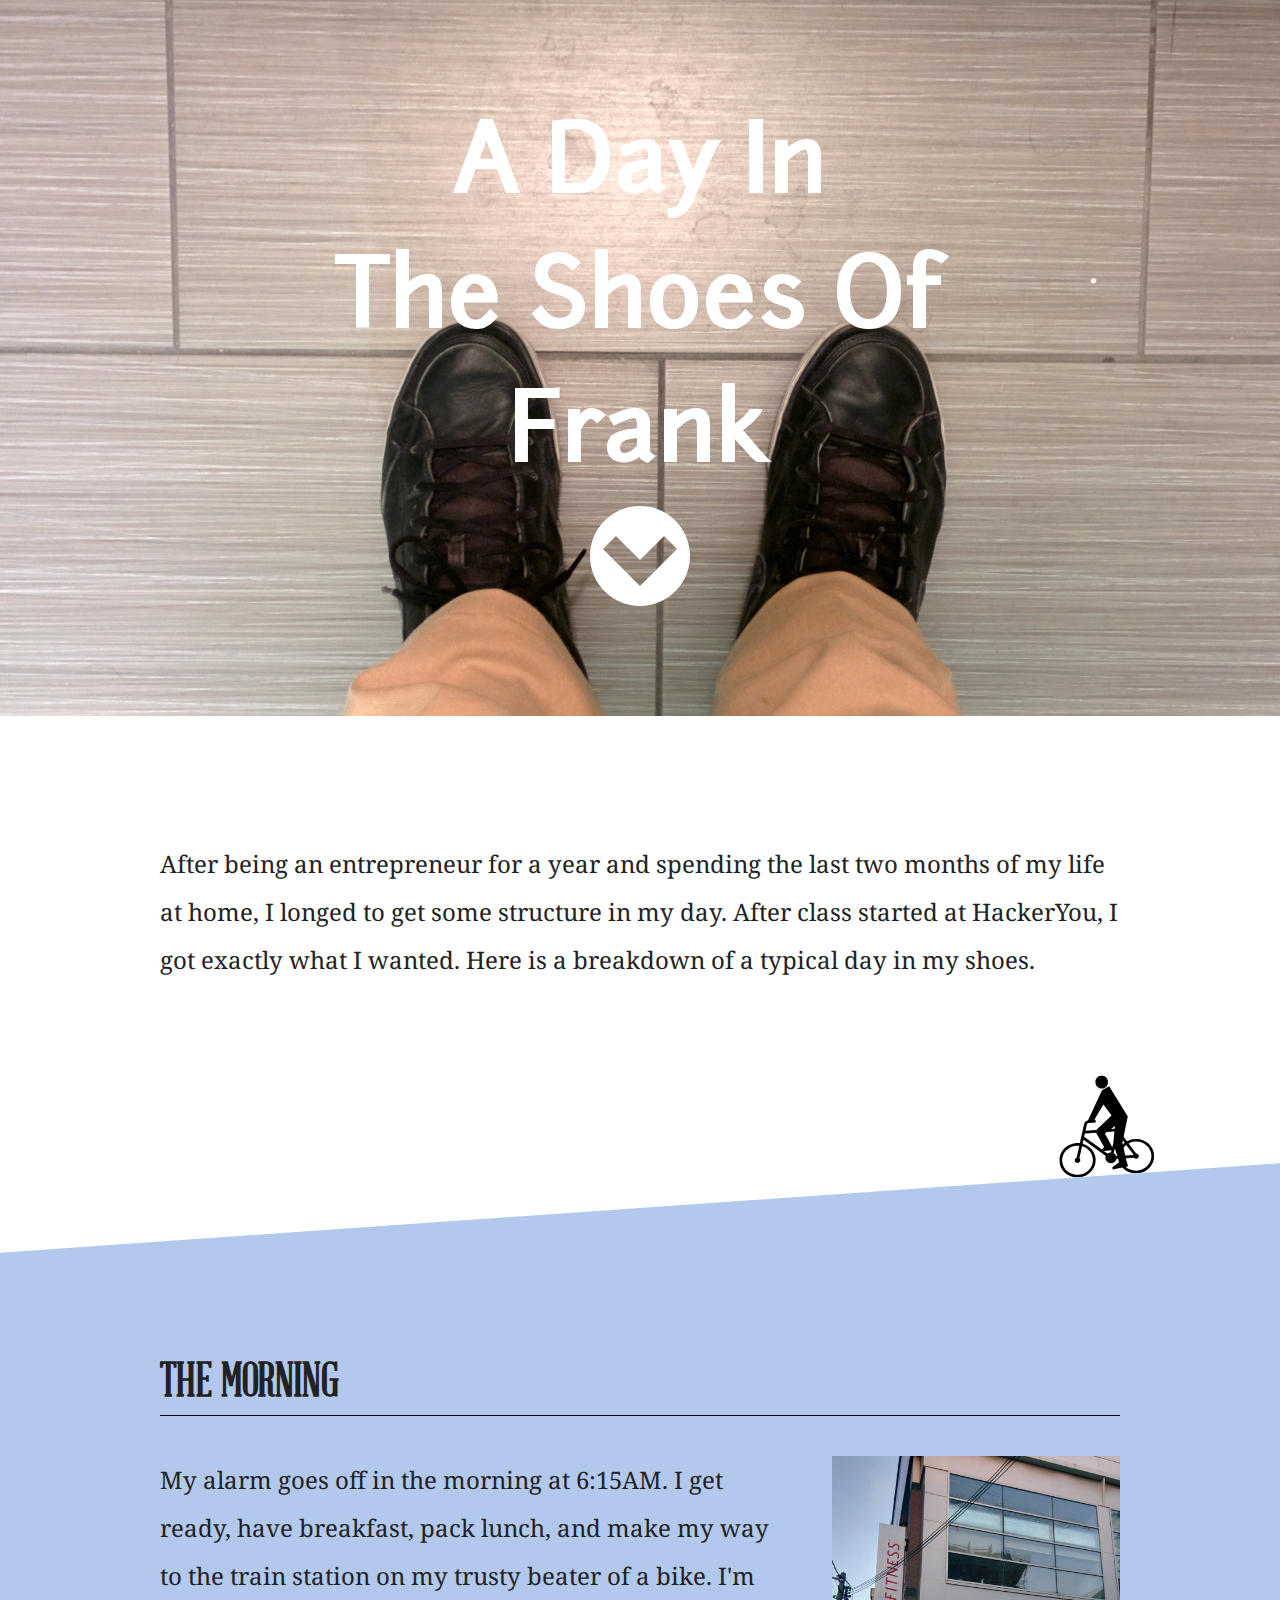
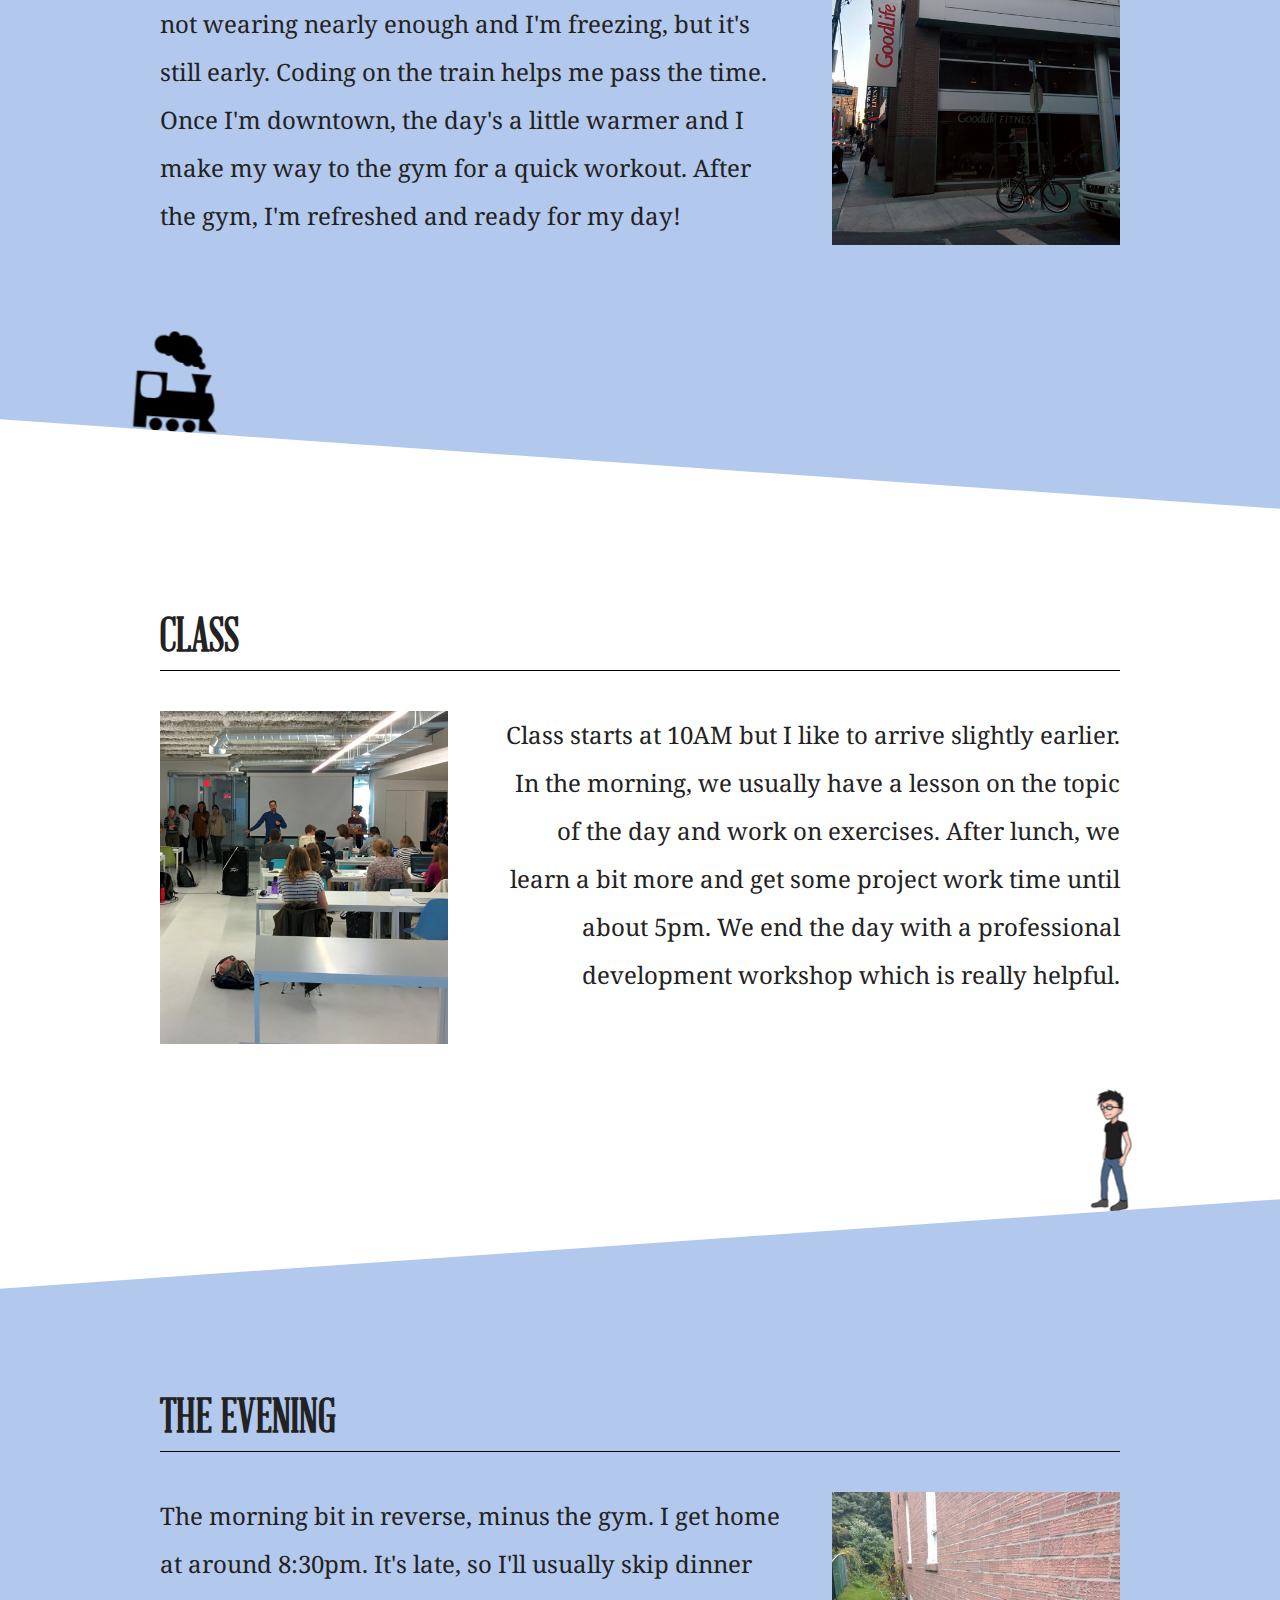
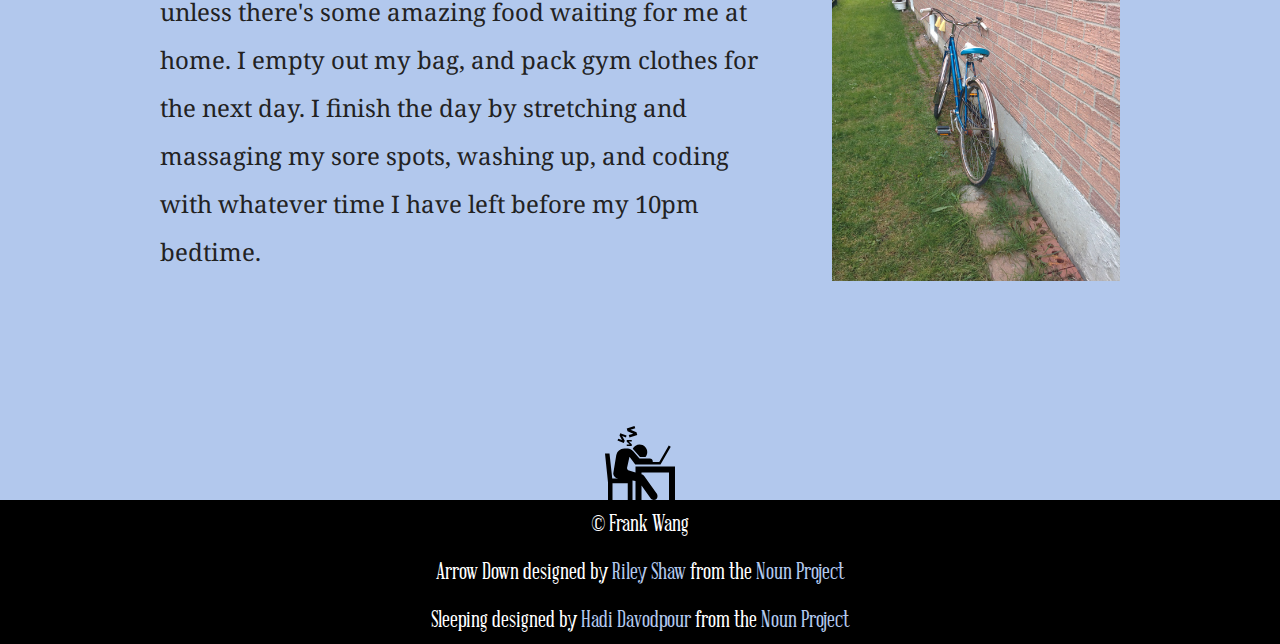
==== commit f390dba9: "Automated commit at 2014-09-26 17:42:39 UTC by middleman-deploy 0.3.0" ====
--- a/index.html
+++ b/index.html
@@ -31,7 +31,7 @@
 </header>
 <div id="intro" class="filler"></div>
 
-<div class="intro">
+<section class="intro">
   <div class="container unskew">
     <p>
       After being an entrepreneur for a year and spending the last two months of my life at home, I longed to get some structure in my day. After class started at HackerYou, I got exactly what I wanted. Here is a breakdown of a typical day in my shoes.
@@ -63,13 +63,10 @@
 	     c1.543,0,2.794-1.188,2.794-2.653c0-1.39-1.127-2.528-2.562-2.642L70.3,69.555c1.932-0.866,4.082-1.365,6.354-1.393
 	     c0.066-0.001,0.133,0,0.199,0c8.484,0,15.37,6.537,15.37,14.592C92.223,90.81,85.337,97.347,76.853,97.347z"/>
   </svg>
-  <svg class="rightdown arrow" xmlns="http://www.w3.org/2000/svg" xmlns:xlink="http://www.w3.org/1999/xlink" version="1.1" id="Your_Icon" x="0px" y="0px" width="100px" height="99.999px" viewBox="0 0 100 99.999" enable-background="new 0 0 100 99.999" xml:space="preserve">
-      <polygon points="75,40.034 70.758,35.794 49.958,56.558 29.158,35.794 24.916,40.034 49.926,64.999 49.958,64.968 49.99,64.999 "/>
-  </svg>
-</div> <!-- /.intro -->
+</section>
 
 
-<div class="morning">
+<section class="morning">
   <div class="negunskew container clearfix">
     <h2 id="morning">The Morning</h2>
     <img class="right" alt="" width="500" height="676" src="img/gym.jpg" />
@@ -86,12 +83,9 @@
       <path d="M66.641,4.51c-1.749,0-3.386,0.499-4.777,1.35c0-0.089,0.01-0.174,0.01-0.263c0-3.09-2.507-5.597-5.593-5.597   c-2.528,0-4.66,1.669-5.356,3.974c-1.607-0.645-3.367-1.007-5.201-1.007c-6.156,0-11.371,3.97-13.262,9.481   c-2.601,0.499-4.571,2.784-4.571,5.53c0,1.994,1.039,3.749,2.61,4.75c-1.938,0.987-3.259,2.991-3.259,5.309   c0,0.446,0.047,0.875,0.141,1.293c-0.047-0.004-0.094-0.019-0.141-0.019c-1.933,0-3.503,1.571-3.503,3.504s1.57,3.5,3.503,3.5   c1.717,0,3.146-1.247,3.438-2.883c0.767,0.367,1.623,0.573,2.521,0.573c1.811,0,3.424-0.809,4.524-2.083   c0.861,1.289,2.323,2.14,3.993,2.14c2.037,0,3.767-1.27,4.473-3.057c5.112-0.17,9.533-3.058,11.84-7.28   c0.862,0.724,1.957,1.175,3.166,1.175c1.679,0,3.146-0.837,4.035-2.116c0.461,0.075,0.931,0.122,1.41,0.122   c5.079,0,9.205-4.12,9.205-9.199C75.846,8.63,71.72,4.51,66.641,4.51z"/>
     </g>
   </svg>
-  <svg class="leftdown arrow" xmlns="http://www.w3.org/2000/svg" xmlns:xlink="http://www.w3.org/1999/xlink" version="1.1" id="Your_Icon" x="0px" y="0px" width="100px" height="99.999px" viewBox="0 0 100 99.999" enable-background="new 0 0 100 99.999" xml:space="preserve">
-    <polygon points="75,40.034 70.758,35.794 49.958,56.558 29.158,35.794 24.916,40.034 49.926,64.999 49.958,64.968 49.99,64.999 "/>
-  </svg>
-</div> <!-- /.morning -->
+</section>
 
-<div class="school">
+<section class="school">
   <div class="container unskew clearfix">
     <h2 id="school">Class</h2>
     <img class="left" alt="" width="500" height="578" src="img/class.jpg" />
@@ -99,13 +93,10 @@
       Class starts at 10AM but I like to arrive slightly earlier. In the morning, we usually have a lesson on the topic of the day and work on exercises. After lunch, we learn a bit more and get some project work time until about 5pm. We end the day with a professional development workshop which is really helpful.
     </p>
   </div>
-  <svg class="rightdown arrow" xmlns="http://www.w3.org/2000/svg" xmlns:xlink="http://www.w3.org/1999/xlink" version="1.1" id="Your_Icon" x="0px" y="0px" width="100px" height="99.999px" viewBox="0 0 100 99.999" enable-background="new 0 0 100 99.999" xml:space="preserve">
-    <polygon points="75,40.034 70.758,35.794 49.958,56.558 29.158,35.794 24.916,40.034 49.926,64.999 49.958,64.968 49.99,64.999 "/>
-  </svg>
   <div class="walk"></div>
-</div> <!-- /.class -->
+</section>
 
-<div class="evening">
+<section class="evening">
   <div class="container clearfix">
     <h2 id="evening">The Evening</h2>
     <img class="right" alt="" width="500" height="676" src="img/bike.jpg" />
@@ -119,12 +110,11 @@
       <path class="fil0" d="M203 181l0 0 -1 1 -41 0c-7,0 -12,5 -12,12 0,1 0,2 0,2l-26 0 -38 -66 -8 5 41 71 81 0 0 0 20 0 23 -31 10 45c0,8 -8,10 -8,10l-26 8 0 -24 -24 0 -110 0 -24 0c0,44 0,89 0,134l24 0c0,-6 0,18 0,-110l110 0 0 7c-4,0 -7,3 -10,6l0 0 -52 73 0 0c-1,2 -2,5 -2,9 0,8 6,15 15,15 5,0 10,-3 12,-6l0 0 37 -52 0 58 24 0 0 -76 12 -2 0 11 0 67 19 0 0 -67 61 0 0 67 18 0 0 -67 0 -3 12 -116 -18 0 -11 100 -25 0c8,0 15,-5 19,-12 1,-2 2,-5 2,-8l-12 -73c-2,-15 -16,-27 -32,-27l-14 0c0,0 -1,0 -1,0 -12,0 -19,9 -26,17l-19 22zm19 -129l31 10 -3 11 -23 10 18 5 -3 10 -31 -10 3 -11 24 -10 -19 -6 3 -9zm32 38l25 -9 3 9 -10 18 15 -5 3 7 -25 10 -4 -9 10 -19 -15 6 -2 -8zm-21 18l20 0 0 7 -12 11 12 0 0 6 -20 0 0 -7 12 -11 -12 0 0 -6zm-4 35c-5,-10 -16,-17 -27,-17 -17,0 -31,14 -31,31 0,7 3,14 7,19l22 0 29 -33z"/>
     </g>
   </svg>
-</div> <!-- /.evening -->
+</section>
 <footer>
   <p>&#169 Frank Wang</p>
   <p>Arrow Down designed by <a href="http://www.thenounproject.com/riley" target="_blank">Riley Shaw</a> from the <a href="http://www.thenounproject.com" target="_blank">Noun Project</a></p>
   <p>Sleeping designed by <a href="http://www.thenounproject.com/hadivoice" target="_blank">Hadi Davodpour</a> from the <a href="http://www.thenounproject.com" target="_blank">Noun Project</a></p>
-  <p>Arrow designed by <a href="http://www.thenounproject.com/tomwalshdesign" target="_blank">Tom Walsh</a> from the <a href="http://www.thenounproject.com" target="_blank">Noun Project</a></p>
 </footer>
 
     <script src="//ajax.googleapis.com/ajax/libs/jquery/1.11.1/jquery.min.js"></script>
--- a/css/style.css
+++ b/css/style.css
@@ -10,61 +10,66 @@
 body {
   background: url("../img/shoes.jpg");
   background-size: cover;
+  background-position: center center;
   background-attachment: fixed;
   font-family: 'Droid Serif';
   font-size: 1.5rem; }
 
-/* line 17, /Users/frankwang/src/inmyshoes/source/css/style.scss */
+/* line 18, /Users/frankwang/src/inmyshoes/source/css/style.scss */
+section {
+  overflow: hidden; }
+
+/* line 22, /Users/frankwang/src/inmyshoes/source/css/style.scss */
 a {
   color: #B2C8ED;
   text-decoration: none; }
 
-/* line 22, /Users/frankwang/src/inmyshoes/source/css/style.scss */
+/* line 27, /Users/frankwang/src/inmyshoes/source/css/style.scss */
 h1 {
   margin: 0;
   font-family: 'Junction';
   font-size: 6rem; }
 
-/* line 28, /Users/frankwang/src/inmyshoes/source/css/style.scss */
+/* line 33, /Users/frankwang/src/inmyshoes/source/css/style.scss */
 h2 {
   font-family: 'Abraham';
   text-transform: uppercase;
   font-size: 3rem;
   border-bottom: 1px solid black; }
 
-/* line 35, /Users/frankwang/src/inmyshoes/source/css/style.scss */
+/* line 40, /Users/frankwang/src/inmyshoes/source/css/style.scss */
 p {
   line-height: 2; }
 
 /* Icon formatting */
-/* line 40, /Users/frankwang/src/inmyshoes/source/css/style.scss */
+/* line 45, /Users/frankwang/src/inmyshoes/source/css/style.scss */
 svg {
   transition: all 0.2s ease; }
 
-/* line 44, /Users/frankwang/src/inmyshoes/source/css/style.scss */
+/* line 49, /Users/frankwang/src/inmyshoes/source/css/style.scss */
 .arrow {
   cursor: pointer; }
 
-/* line 48, /Users/frankwang/src/inmyshoes/source/css/style.scss */
+/* line 53, /Users/frankwang/src/inmyshoes/source/css/style.scss */
 .down {
   fill: #fff; }
 
-/* line 52, /Users/frankwang/src/inmyshoes/source/css/style.scss */
+/* line 57, /Users/frankwang/src/inmyshoes/source/css/style.scss */
 .down:hover {
   fill: #B2C8ED; }
 
-/* line 56, /Users/frankwang/src/inmyshoes/source/css/style.scss */
+/* line 61, /Users/frankwang/src/inmyshoes/source/css/style.scss */
 .commute {
   position: absolute;
-  bottom: 0;
-  transition: all 2s ease-in; }
-
-/* line 62, /Users/frankwang/src/inmyshoes/source/css/style.scss */
+  bottom: 0; }
+
+/* line 66, /Users/frankwang/src/inmyshoes/source/css/style.scss */
 .bike {
   transform: skewY(4deg) rotate(-4deg);
-  right: 10%; }
-
-/* line 67, /Users/frankwang/src/inmyshoes/source/css/style.scss */
+  right: 10%;
+  transition: all 2s ease-in; }
+
+/* line 72, /Users/frankwang/src/inmyshoes/source/css/style.scss */
 .walk {
   position: absolute;
   bottom: -2px;
@@ -74,65 +79,71 @@
   height: 126px;
   background-image: url("../img/walkingsprite.png");
   background-position: -83.33px -252px;
-  transition: right 3s linear; }
-
-/* line 79, /Users/frankwang/src/inmyshoes/source/css/style.scss */
+  transition: right 5s linear; }
+
+/* line 84, /Users/frankwang/src/inmyshoes/source/css/style.scss */
 .train {
   transform: rotateY(180deg) skewY(4deg) rotate(-4deg);
-  left: 10%; }
-
-/* line 84, /Users/frankwang/src/inmyshoes/source/css/style.scss */
+  left: 10%;
+  transition: all 1.5s ease-in; }
+
+/* line 90, /Users/frankwang/src/inmyshoes/source/css/style.scss */
 .sleep {
+  bottom: -13px;
   transition: fill 0.5s ease-out;
   transform: rotateY(180deg);
   left: calc(50% - 50px); }
 
-/* line 90, /Users/frankwang/src/inmyshoes/source/css/style.scss */
+/* line 97, /Users/frankwang/src/inmyshoes/source/css/style.scss */
 .sleep:hover {
   fill: #fff;
   cursor: pointer; }
 
-/* line 95, /Users/frankwang/src/inmyshoes/source/css/style.scss */
+/* line 102, /Users/frankwang/src/inmyshoes/source/css/style.scss */
 .rightdown, .leftdown {
   position: absolute;
   bottom: 0; }
 
-/* line 100, /Users/frankwang/src/inmyshoes/source/css/style.scss */
+/* line 107, /Users/frankwang/src/inmyshoes/source/css/style.scss */
 .rightdown {
   right: 10px;
   transform: skewY(4deg); }
 
-/* line 105, /Users/frankwang/src/inmyshoes/source/css/style.scss */
+/* line 112, /Users/frankwang/src/inmyshoes/source/css/style.scss */
 .leftdown {
   left: 10px;
   transform: skewY(-4deg); }
 
-/* line 110, /Users/frankwang/src/inmyshoes/source/css/style.scss */
+/* line 117, /Users/frankwang/src/inmyshoes/source/css/style.scss */
 .rightdown:hover {
   fill: #B2C8ED; }
 
-/* line 114, /Users/frankwang/src/inmyshoes/source/css/style.scss */
+/* line 121, /Users/frankwang/src/inmyshoes/source/css/style.scss */
 .leftdown:hover {
   fill: #fff; }
 
 /* Icon animation */
-/* line 119, /Users/frankwang/src/inmyshoes/source/css/style.scss */
+/* line 126, /Users/frankwang/src/inmyshoes/source/css/style.scss */
 .downhill-left {
-  right: 100%; }
-
-/* line 123, /Users/frankwang/src/inmyshoes/source/css/style.scss */
+  right: 100% !important; }
+
+/* line 130, /Users/frankwang/src/inmyshoes/source/css/style.scss */
 .downhill-right {
-  left: 100%; }
-
-/* line 127, /Users/frankwang/src/inmyshoes/source/css/style.scss */
+  left: 100% !important; }
+
+/* line 134, /Users/frankwang/src/inmyshoes/source/css/style.scss */
+.no-transition {
+  transition-duration: 0s !important; }
+
+/* line 138, /Users/frankwang/src/inmyshoes/source/css/style.scss */
 .walking {
   transform: rotate(-4deg);
-  right: 100%;
-  -webkit-animation: walking 1s steps(6) infinite;
-  -moz-animation: walking 1s steps(6) infinite;
-  -o-animation: walking 1s steps(6) infinite;
-  -ms-animation: walking 1s steps(6) infinite;
-  animation: walking 1s steps(6) infinite; }
+  right: 100% !important;
+  -webkit-animation: walking 0.7s steps(6) infinite;
+  -moz-animation: walking 0.7s steps(6) infinite;
+  -o-animation: walking 0.7s steps(6) infinite;
+  -ms-animation: walking 0.7s steps(6) infinite;
+  animation: walking 0.7s steps(6) infinite; }
 
 @-webkit-keyframes walking {
   from {
@@ -160,19 +171,19 @@
   to {
     background-position: -500px -126px; } }
 /* Sections */
-/* line 188, /Users/frankwang/src/inmyshoes/source/css/style.scss */
+/* line 199, /Users/frankwang/src/inmyshoes/source/css/style.scss */
 header {
   color: #fff;
-  padding: 100px 0;
+  padding: 8% 0;
   text-align: center; }
 
-/* line 194, /Users/frankwang/src/inmyshoes/source/css/style.scss */
+/* line 205, /Users/frankwang/src/inmyshoes/source/css/style.scss */
 .filler {
   background: #fff;
   height: 250px;
   margin-bottom: -150px; }
 
-/* line 200, /Users/frankwang/src/inmyshoes/source/css/style.scss */
+/* line 211, /Users/frankwang/src/inmyshoes/source/css/style.scss */
 .intro {
   background: #fff;
   padding-bottom: 200px;
@@ -181,7 +192,7 @@
   transform: skewY(-4deg);
   z-index: 99; }
 
-/* line 209, /Users/frankwang/src/inmyshoes/source/css/style.scss */
+/* line 220, /Users/frankwang/src/inmyshoes/source/css/style.scss */
 .morning {
   position: relative;
   background: #B2C8ED;
@@ -191,7 +202,7 @@
   margin-bottom: -150px;
   z-index: 98; }
 
-/* line 219, /Users/frankwang/src/inmyshoes/source/css/style.scss */
+/* line 230, /Users/frankwang/src/inmyshoes/source/css/style.scss */
 .school {
   position: relative;
   padding-bottom: 200px;
@@ -201,17 +212,18 @@
   background: #fff;
   z-index: 97; }
 
-/* line 229, /Users/frankwang/src/inmyshoes/source/css/style.scss */
+/* line 240, /Users/frankwang/src/inmyshoes/source/css/style.scss */
 .evening {
   position: relative;
   padding-bottom: 200px;
   padding-top: 250px;
   background: #B2C8ED; }
 
-/* line 236, /Users/frankwang/src/inmyshoes/source/css/style.scss */
+/* line 247, /Users/frankwang/src/inmyshoes/source/css/style.scss */
 footer {
+  background: #000;
   text-align: center; }
-  /* line 238, /Users/frankwang/src/inmyshoes/source/css/style.scss */
+  /* line 250, /Users/frankwang/src/inmyshoes/source/css/style.scss */
   footer p {
     font-family: 'Abraham';
     border-width: 0;
@@ -220,40 +232,61 @@
     font-size: 1.5rem;
     color: #fff; }
 
-/* line 248, /Users/frankwang/src/inmyshoes/source/css/style.scss */
+/* line 260, /Users/frankwang/src/inmyshoes/source/css/style.scss */
 .container {
   max-width: 1000px;
+  padding: 0 20px;
   width: 100%;
   margin: 0 auto; }
 
-/* line 254, /Users/frankwang/src/inmyshoes/source/css/style.scss */
+/* line 267, /Users/frankwang/src/inmyshoes/source/css/style.scss */
 .negunskew {
   transform: skewY(-4deg); }
 
-/* line 258, /Users/frankwang/src/inmyshoes/source/css/style.scss */
+/* line 271, /Users/frankwang/src/inmyshoes/source/css/style.scss */
 .unskew {
   transform: skewY(4deg); }
 
 /* Image formatting */
-/* line 264, /Users/frankwang/src/inmyshoes/source/css/style.scss */
+/* line 277, /Users/frankwang/src/inmyshoes/source/css/style.scss */
 img {
   width: 30%;
   height: auto; }
 
-/* line 269, /Users/frankwang/src/inmyshoes/source/css/style.scss */
+/* line 282, /Users/frankwang/src/inmyshoes/source/css/style.scss */
 .right {
   float: right;
   margin-left: 5%; }
 
-/* line 274, /Users/frankwang/src/inmyshoes/source/css/style.scss */
+/* line 287, /Users/frankwang/src/inmyshoes/source/css/style.scss */
 .left {
   float: left;
   margin-right: 5%; }
 
-/* line 279, /Users/frankwang/src/inmyshoes/source/css/style.scss */
+/* line 292, /Users/frankwang/src/inmyshoes/source/css/style.scss */
 .leftp {
   text-align: left; }
 
-/* line 283, /Users/frankwang/src/inmyshoes/source/css/style.scss */
+/* line 296, /Users/frankwang/src/inmyshoes/source/css/style.scss */
 .rightp {
   text-align: right; }
+
+@media (max-width: 640px) {
+  /* line 301, /Users/frankwang/src/inmyshoes/source/css/style.scss */
+  html {
+    font-size: 10px; }
+
+  /* line 304, /Users/frankwang/src/inmyshoes/source/css/style.scss */
+  .bike {
+    transition: all 1s ease-in;
+    right: 25%; }
+
+  /* line 308, /Users/frankwang/src/inmyshoes/source/css/style.scss */
+  .train {
+    transition: all 1.5s ease-in;
+    left: 25%; }
+
+  /* line 312, /Users/frankwang/src/inmyshoes/source/css/style.scss */
+  .walk {
+    transition: all 2.5s linear;
+    right: 25%; } }
